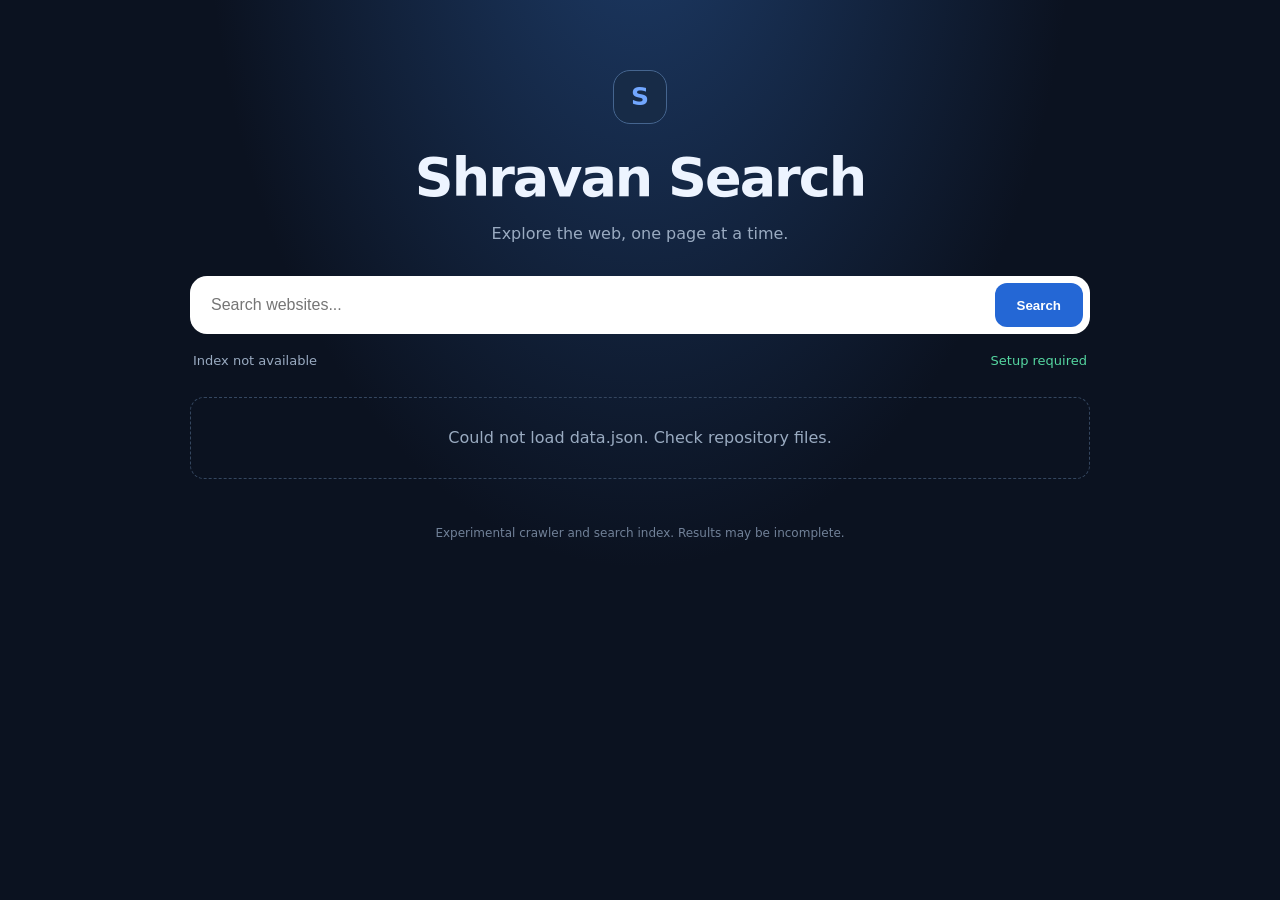
==== index.html @ f8184505 "Add Shravan Search prototype interface" ====
<!doctype html>
<html lang="en"><head><meta charset="utf-8"><meta name="viewport" content="width=device-width,initial-scale=1"><title>Shravan Search</title>
<style>
:root{color-scheme:dark;--bg:#0b1220;--line:#26364d;--muted:#9aabc1;--text:#edf4ff;--blue:#72a7ff;--green:#55d6a0}*{box-sizing:border-box}body{margin:0;background:radial-gradient(ellipse at 50% -15%,#1d3b67 0,transparent 48%),var(--bg);color:var(--text);font:16px/1.55 system-ui,sans-serif;min-height:100vh}.wrap{width:min(900px,calc(100% - 32px));margin:0 auto;padding:70px 0 48px}.brand{text-align:center;margin-bottom:30px}.mark{display:inline-grid;place-items:center;width:54px;height:54px;border:1px solid #45658f;border-radius:17px;background:#172b47;color:var(--blue);font-size:25px;font-weight:800}.brand h1{font-size:clamp(34px,7vw,54px);letter-spacing:-2px;margin:12px 0 2px}.brand p{color:var(--muted);margin:0}.searchbox{display:flex;gap:10px;background:#fff;border-radius:17px;padding:7px}.searchbox input{flex:1;min-width:0;border:0;outline:0;padding:13px 14px;font-size:16px;color:#142033;background:transparent}.searchbox button{border:0;border-radius:12px;background:#2467d5;color:white;padding:0 22px;font-weight:700;cursor:pointer}.meta{display:flex;justify-content:space-between;gap:12px;flex-wrap:wrap;color:var(--muted);font-size:13px;margin:17px 3px 25px}.status{color:var(--green)}#results{display:grid;gap:13px}.result{border:1px solid var(--line);background:#101b2c;border-radius:14px;padding:17px 18px}.result h2{font-size:19px;margin:0 0 5px}.result h2 a{color:#8db8ff;text-decoration:none}.url{color:#71d5a8;font-size:13px;overflow-wrap:anywhere}.desc{color:#c1ccdb;margin:7px 0 0;font-size:14px}.empty{border:1px dashed #34465f;border-radius:14px;padding:28px;text-align:center;color:var(--muted)}.foot{text-align:center;color:#718198;font-size:12px;margin-top:45px}@media(max-width:520px){.wrap{padding-top:42px}.searchbox button{padding:0 14px}.result{padding:14px}}
</style></head><body><main class="wrap"><header class="brand"><div class="mark">S</div><h1>Shravan Search</h1><p>Explore the web, one page at a time.</p></header>
<form class="searchbox" id="searchForm"><input id="query" type="search" placeholder="Search websites..." autocomplete="off" aria-label="Search websites"><button type="submit">Search</button></form>
<div class="meta"><span id="count">Loading index…</span><span class="status" id="state">Prototype · 100-page limit</span></div><section id="results" aria-live="polite"><div class="empty">Loading search index…</div></section><footer class="foot">Experimental crawler and search index. Results may be incomplete.</footer></main>
<script>
(()=>{const form=document.getElementById('searchForm'),input=document.getElementById('query'),results=document.getElementById('results'),count=document.getElementById('count'),state=document.getElementById('state');let pages=[];
const words=s=>(s||'').toLowerCase().normalize('NFKD').replace(/[^a-z0-9\\s]/g,' ').split(/\\s+/).filter(Boolean);
function render(query=''){const terms=words(query);const ranked=pages.map(p=>{const title=words(p.title),desc=words(p.description),url=words(p.url);let score=0;for(const t of terms){if(title.includes(t))score+=5;if(desc.includes(t))score+=2;if(url.includes(t))score+=1;}return{p,score};}).filter(x=>!terms.length||x.score>0).sort((a,b)=>b.score-a.score);count.textContent=terms.length?(ranked.length+' results · '+pages.length+' indexed pages'):(pages.length+' pages indexed');if(!ranked.length){results.innerHTML='<div class="empty">No matching pages found. Try different keywords, or run the crawler.</div>';return;}results.replaceChildren();ranked.slice(0,50).forEach(({p})=>{const article=document.createElement('article');article.className='result';const h=document.createElement('h2'),a=document.createElement('a');a.href=p.url;a.target='_blank';a.rel='noopener noreferrer';a.textContent=p.title||p.url;h.append(a);const link=document.createElement('div');link.className='url';link.textContent=p.url;const d=document.createElement('p');d.className='desc';d.textContent=p.description||'No description available.';article.append(h,link,d);results.append(article);});}
fetch('./data.json',{cache:'no-store'}).then(r=>{if(!r.ok)throw Error('Index unavailable');return r.json();}).then(data=>{pages=Array.isArray(data)?data:[];state.textContent='Index loaded';render(input.value);}).catch(()=>{count.textContent='Index not available';state.textContent='Setup required';results.innerHTML='<div class="empty">Could not load data.json. Check repository files.</div>';});
form.addEventListener('submit',e=>{e.preventDefault();render(input.value.trim());});input.addEventListener('input',()=>render(input.value.trim()));})();
</script></body></html>
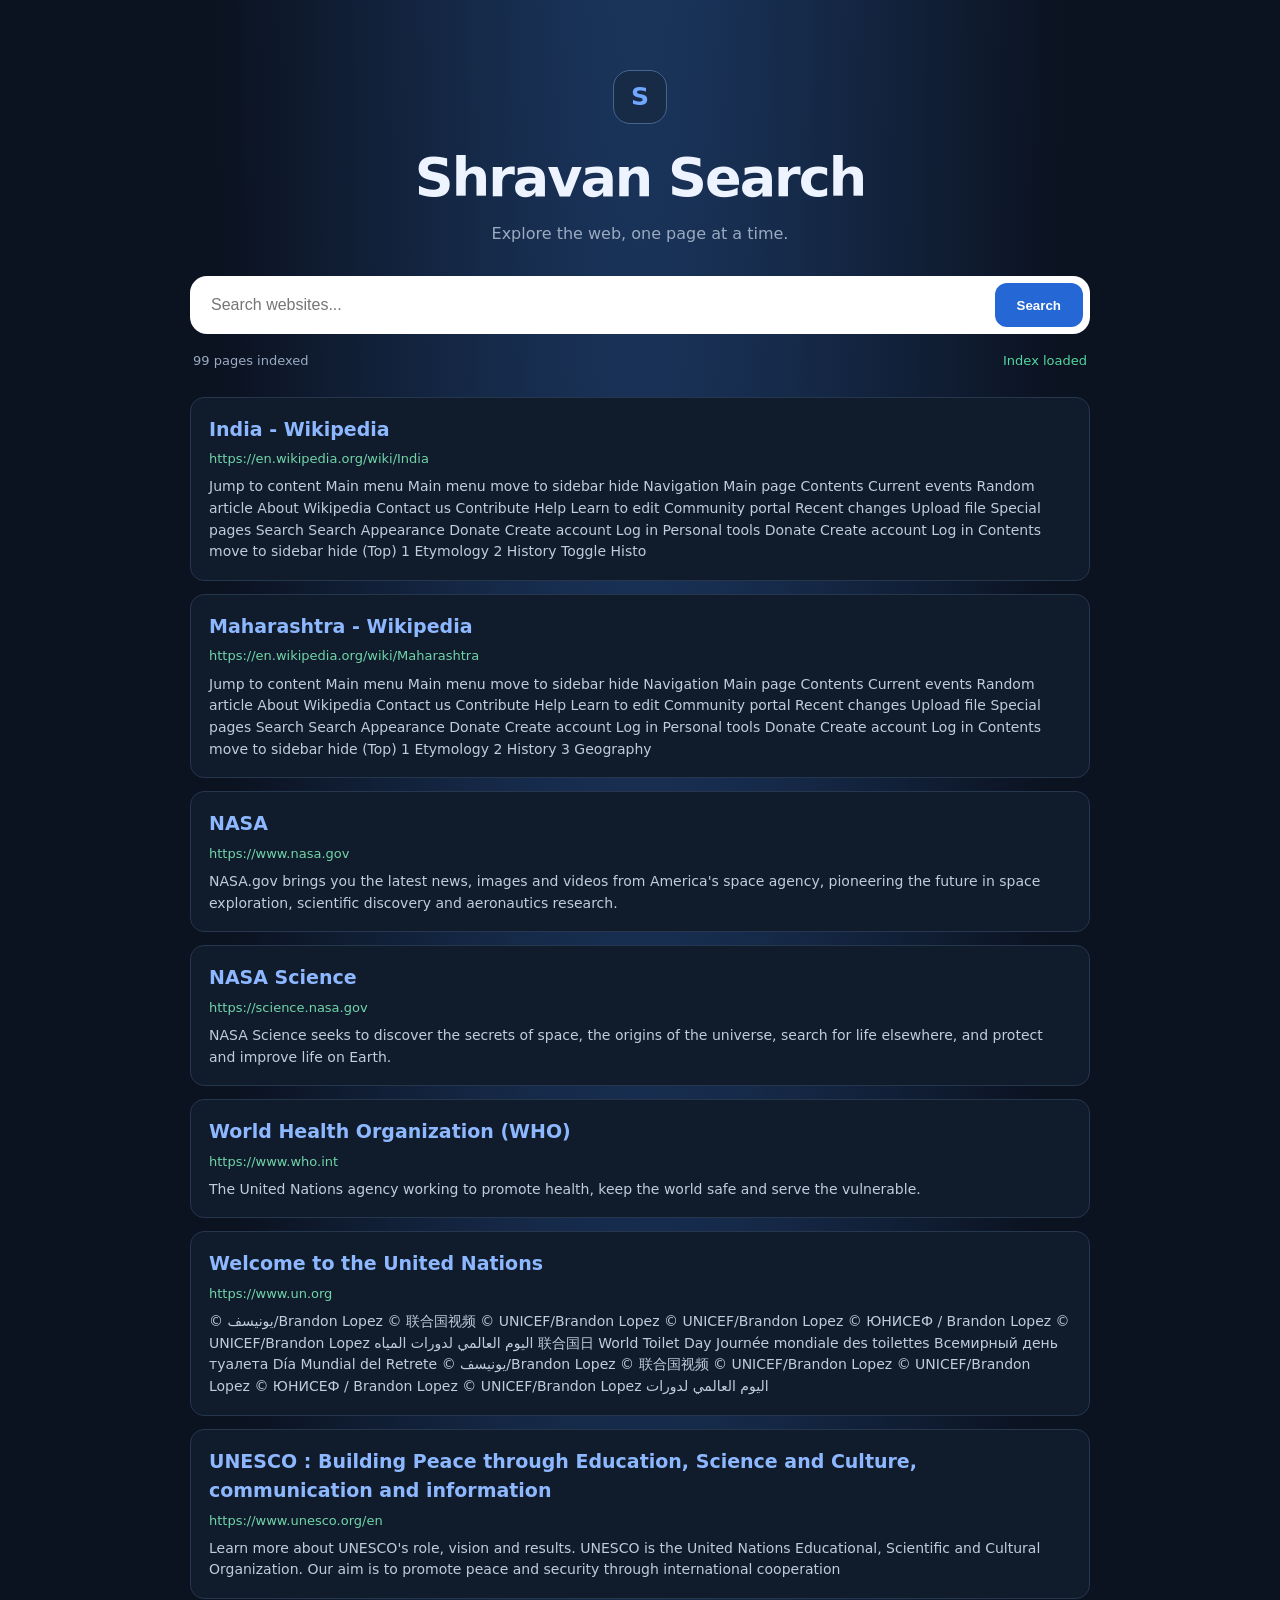
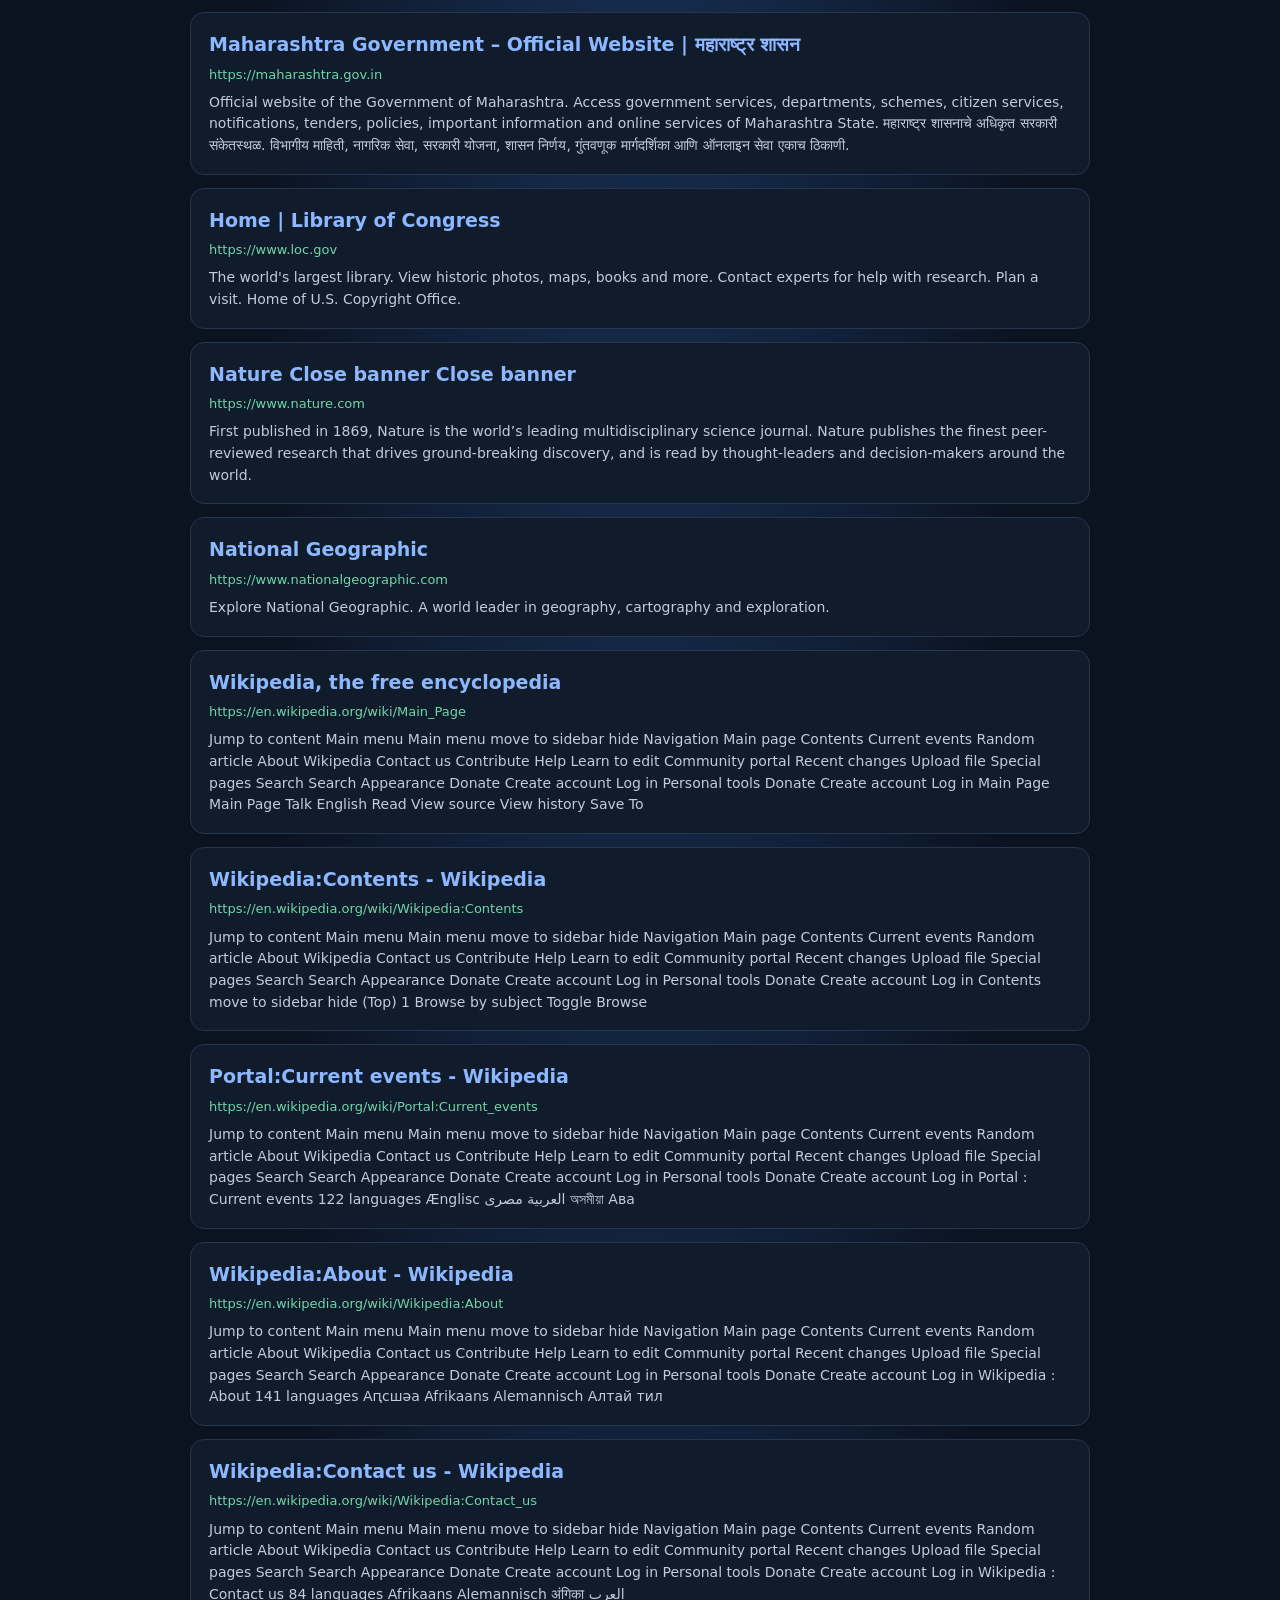
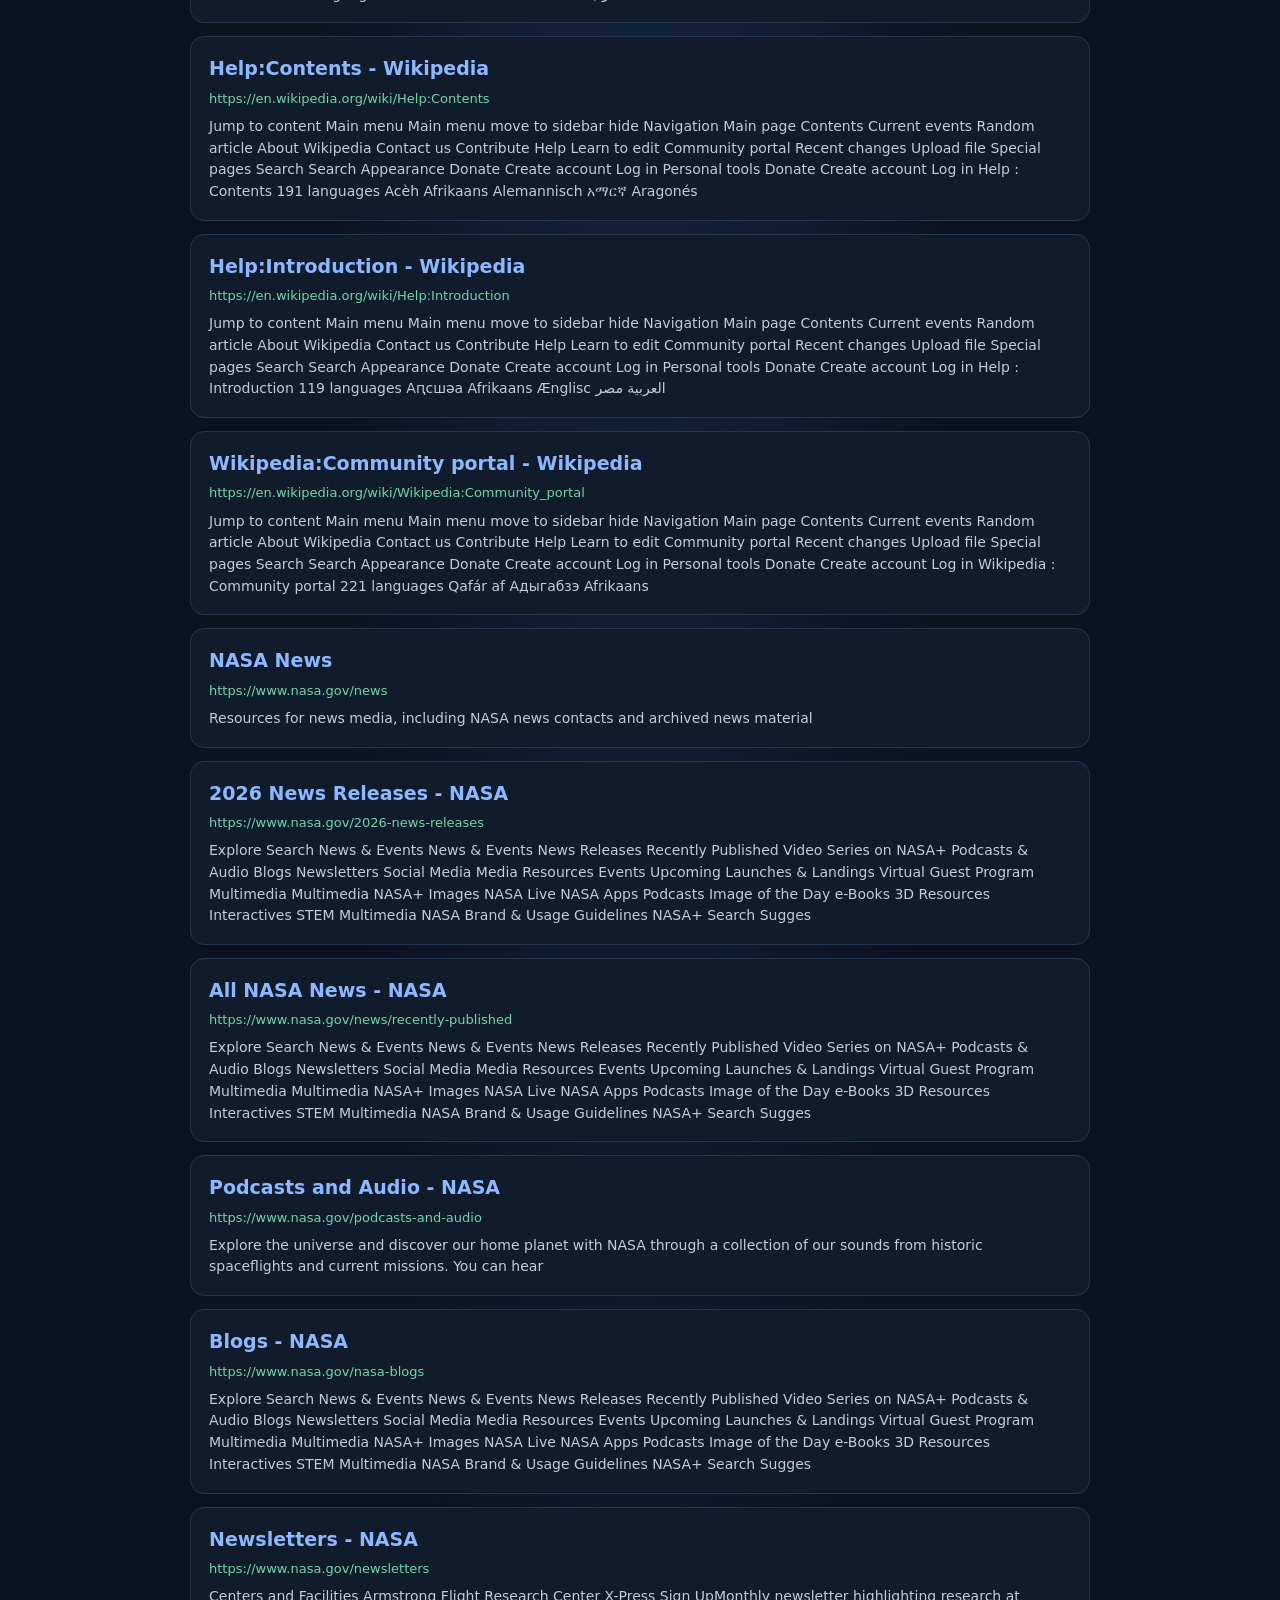
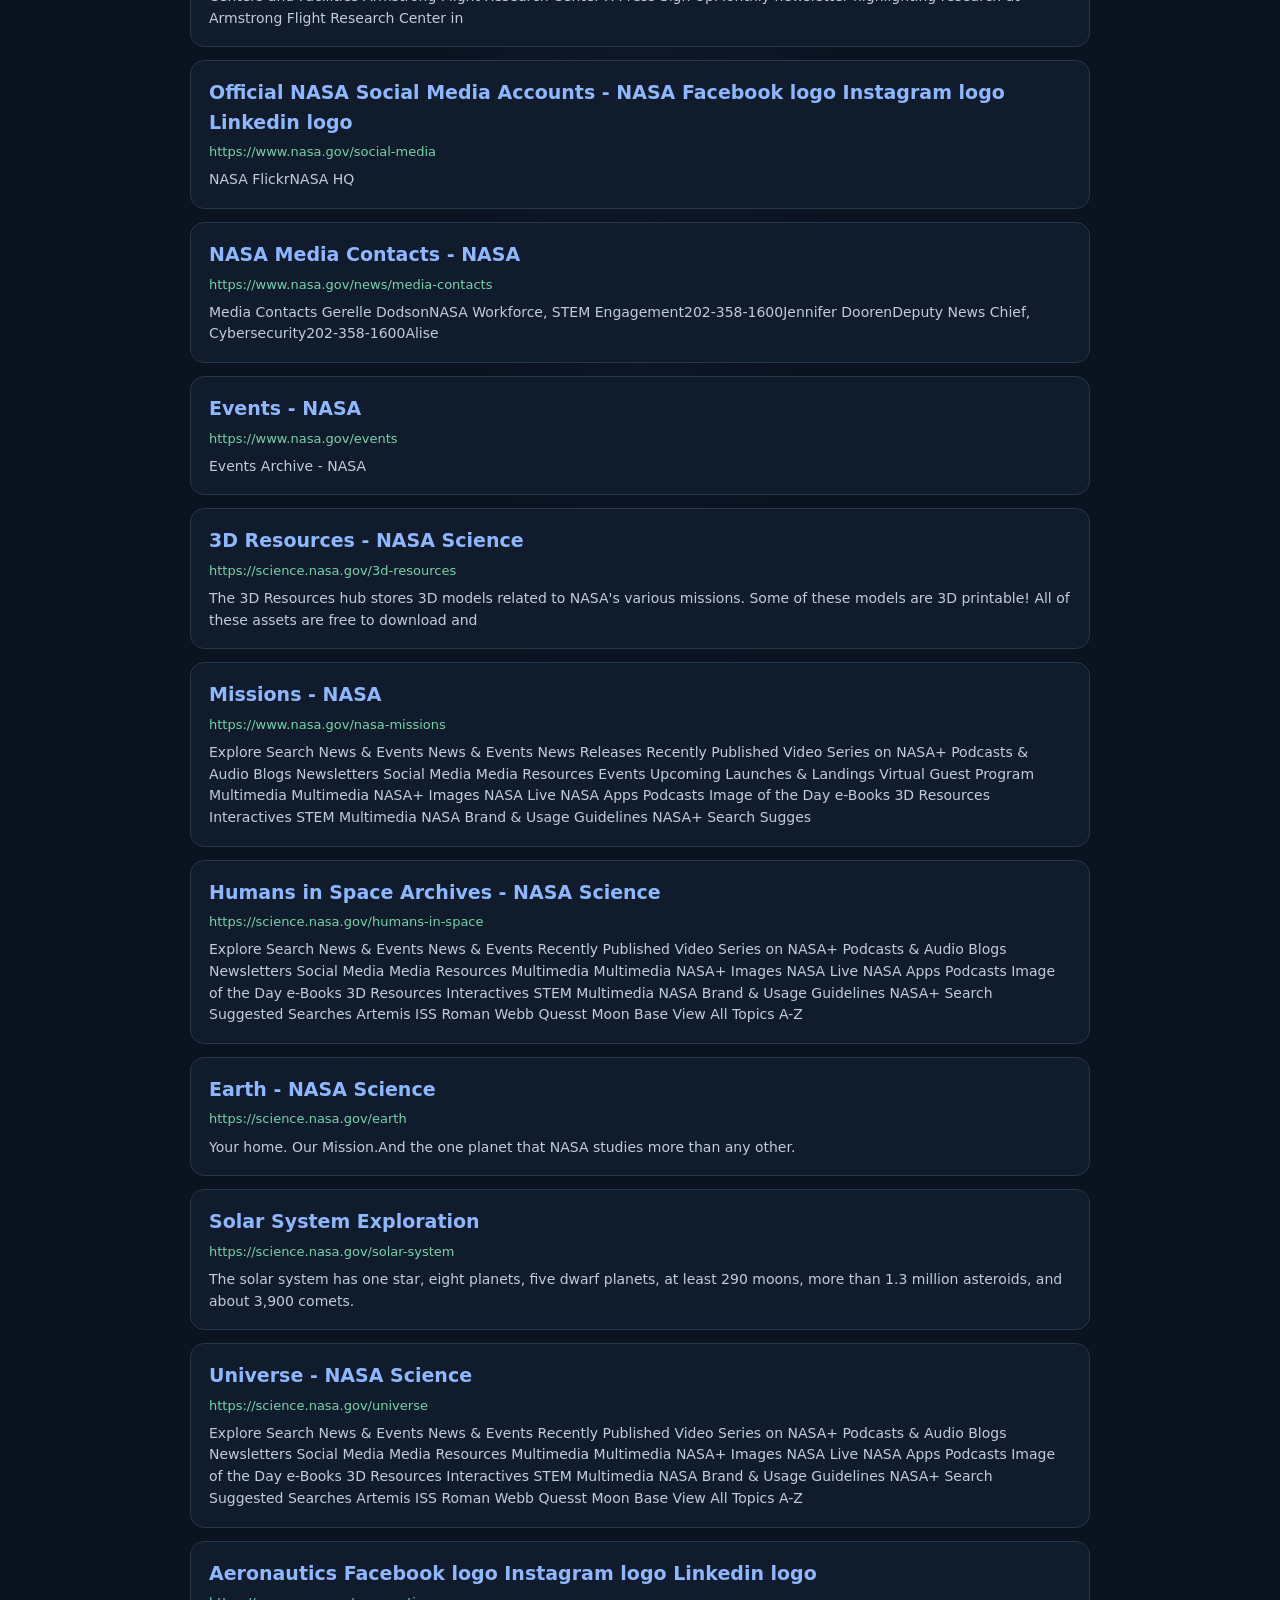
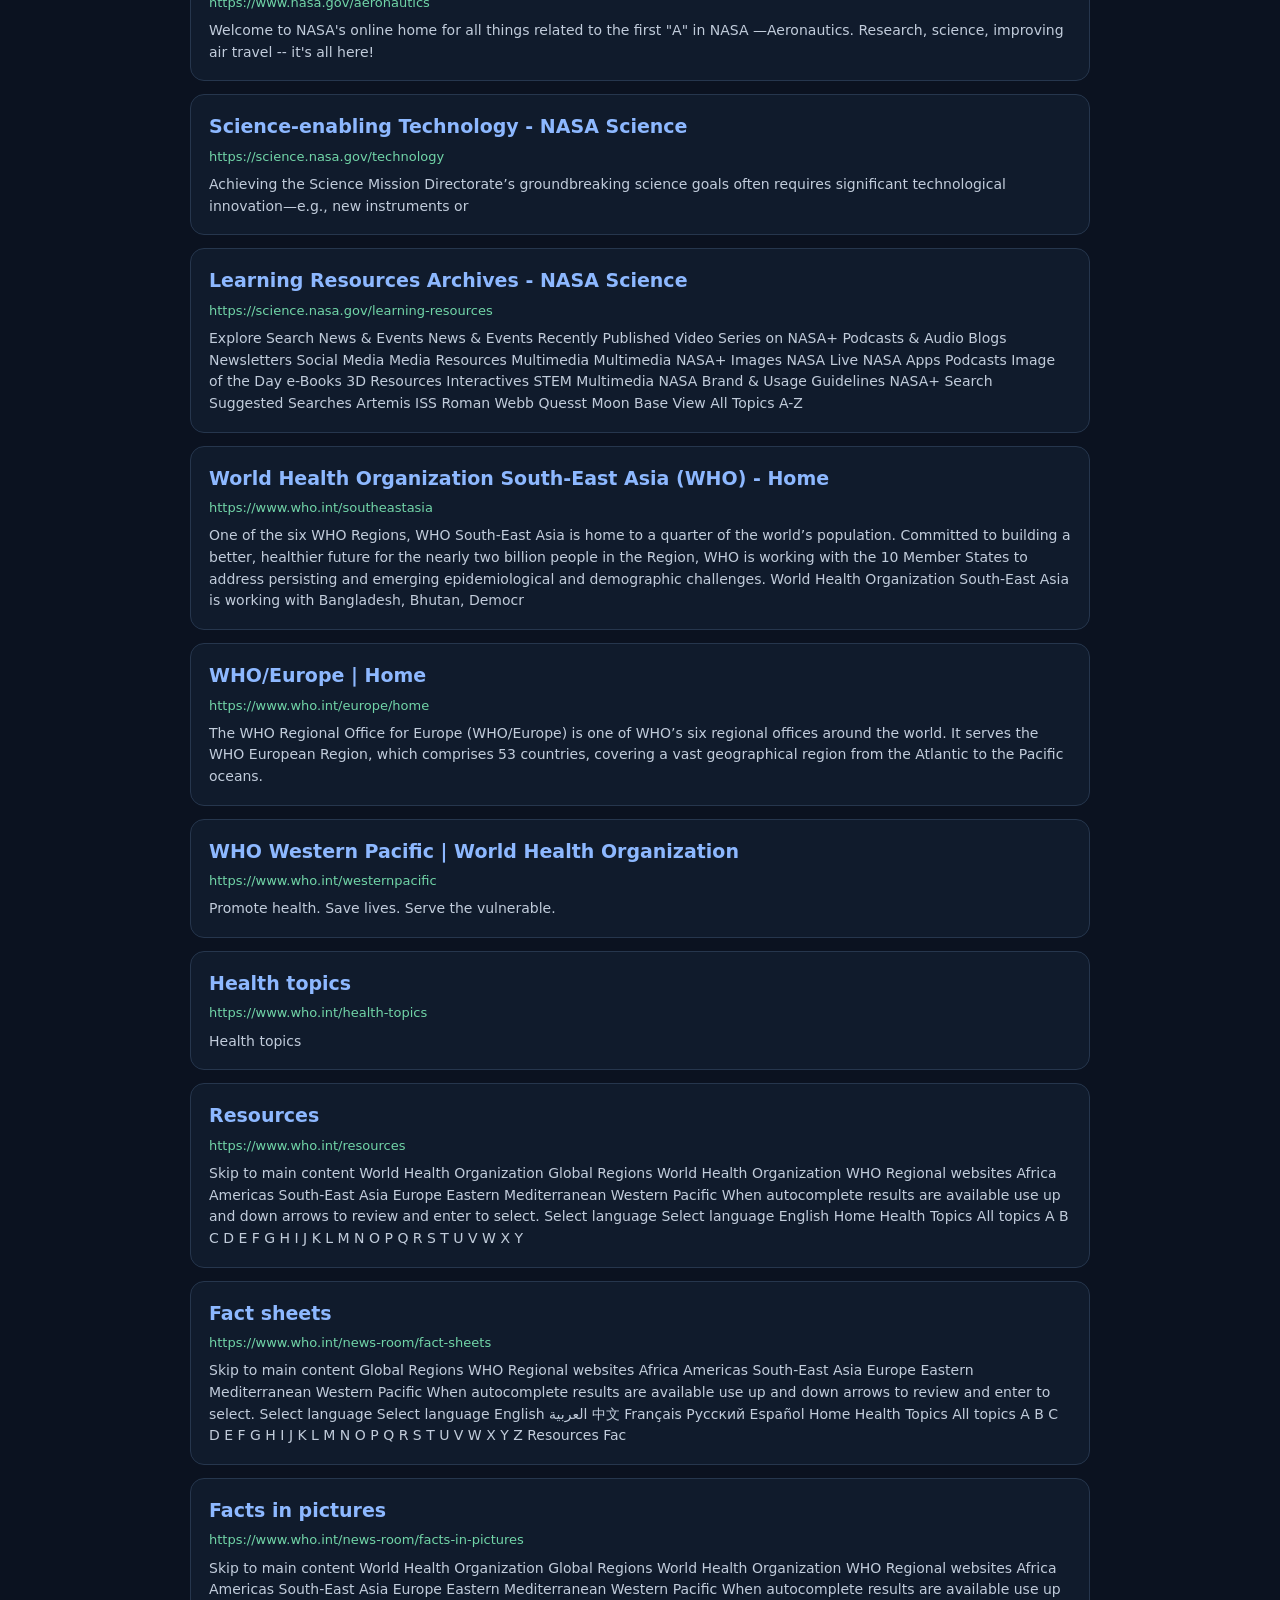
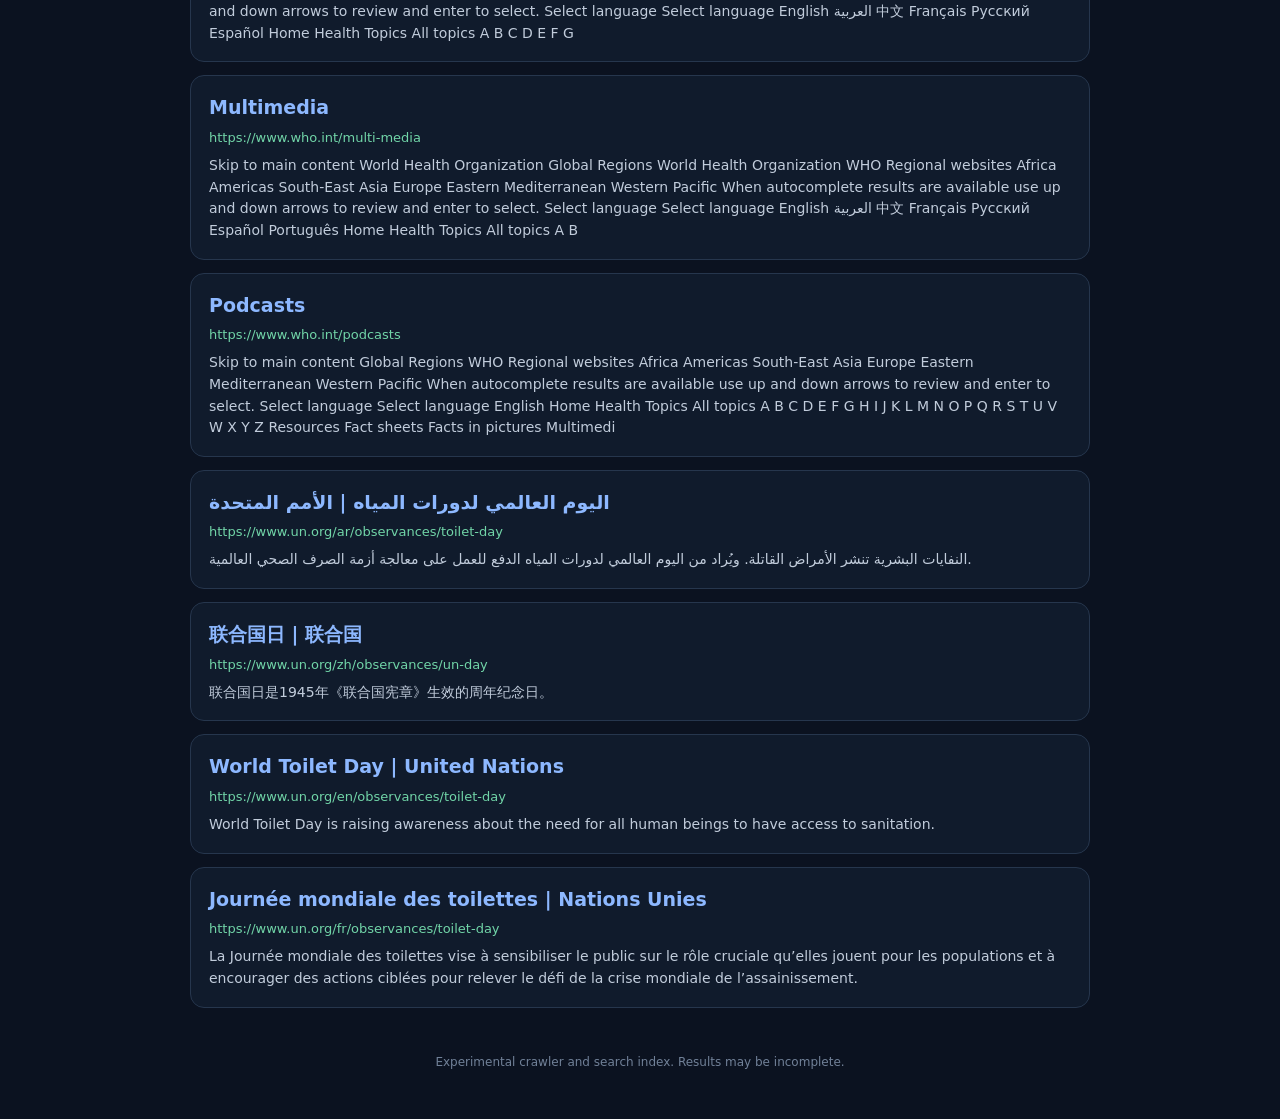
==== commit 9c7fe4bb: "Fix search keyword tokenization" ====
--- a/index.html
+++ b/index.html
@@ -7,7 +7,7 @@
 <div class="meta"><span id="count">Loading index…</span><span class="status" id="state">Prototype · 100-page limit</span></div><section id="results" aria-live="polite"><div class="empty">Loading search index…</div></section><footer class="foot">Experimental crawler and search index. Results may be incomplete.</footer></main>
 <script>
 (()=>{const form=document.getElementById('searchForm'),input=document.getElementById('query'),results=document.getElementById('results'),count=document.getElementById('count'),state=document.getElementById('state');let pages=[];
-const words=s=>(s||'').toLowerCase().normalize('NFKD').replace(/[^a-z0-9\\s]/g,' ').split(/\\s+/).filter(Boolean);
+const words=s=>(s||'').toLowerCase().normalize('NFKD').replace(/[^a-z0-9\s]/g,' ').split(/\s+/).filter(Boolean);
 function render(query=''){const terms=words(query);const ranked=pages.map(p=>{const title=words(p.title),desc=words(p.description),url=words(p.url);let score=0;for(const t of terms){if(title.includes(t))score+=5;if(desc.includes(t))score+=2;if(url.includes(t))score+=1;}return{p,score};}).filter(x=>!terms.length||x.score>0).sort((a,b)=>b.score-a.score);count.textContent=terms.length?(ranked.length+' results · '+pages.length+' indexed pages'):(pages.length+' pages indexed');if(!ranked.length){results.innerHTML='<div class="empty">No matching pages found. Try different keywords, or run the crawler.</div>';return;}results.replaceChildren();ranked.slice(0,50).forEach(({p})=>{const article=document.createElement('article');article.className='result';const h=document.createElement('h2'),a=document.createElement('a');a.href=p.url;a.target='_blank';a.rel='noopener noreferrer';a.textContent=p.title||p.url;h.append(a);const link=document.createElement('div');link.className='url';link.textContent=p.url;const d=document.createElement('p');d.className='desc';d.textContent=p.description||'No description available.';article.append(h,link,d);results.append(article);});}
 fetch('./data.json',{cache:'no-store'}).then(r=>{if(!r.ok)throw Error('Index unavailable');return r.json();}).then(data=>{pages=Array.isArray(data)?data:[];state.textContent='Index loaded';render(input.value);}).catch(()=>{count.textContent='Index not available';state.textContent='Setup required';results.innerHTML='<div class="empty">Could not load data.json. Check repository files.</div>';});
 form.addEventListener('submit',e=>{e.preventDefault();render(input.value.trim());});input.addEventListener('input',()=>render(input.value.trim()));})();
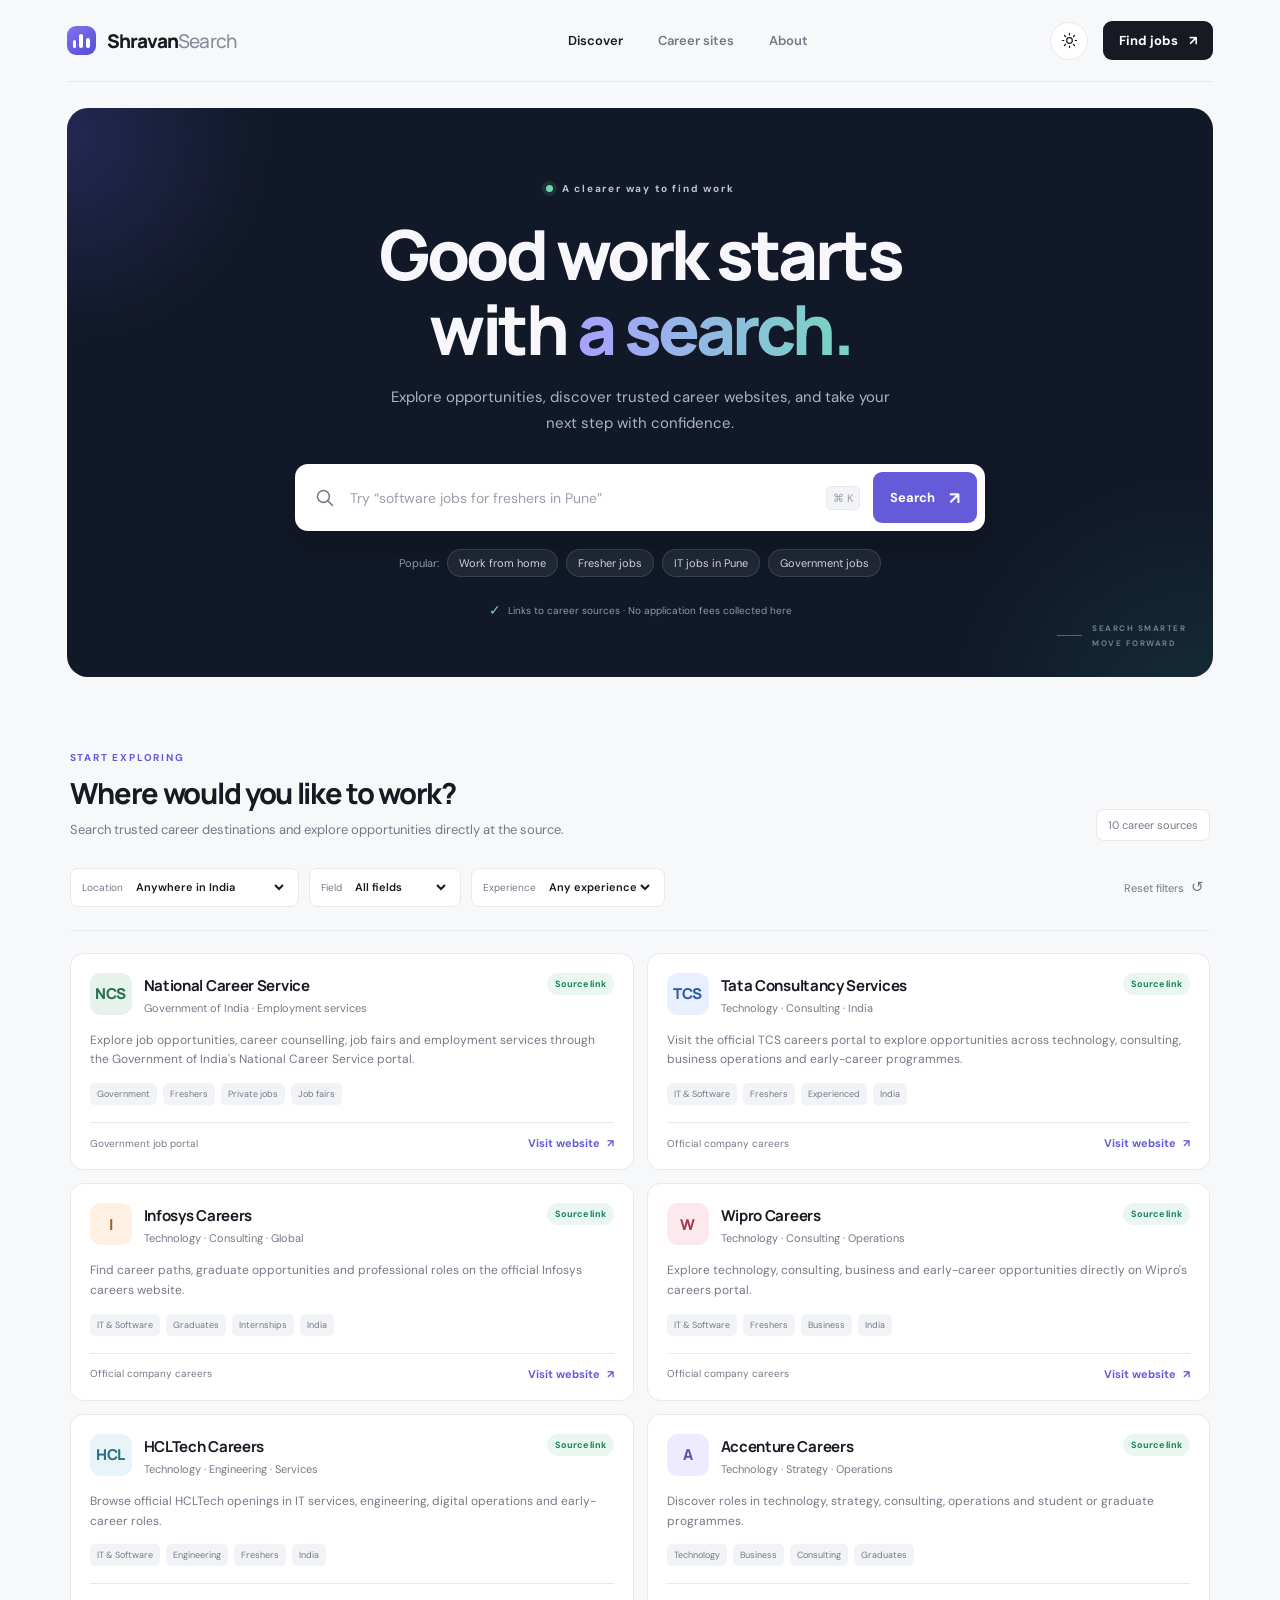
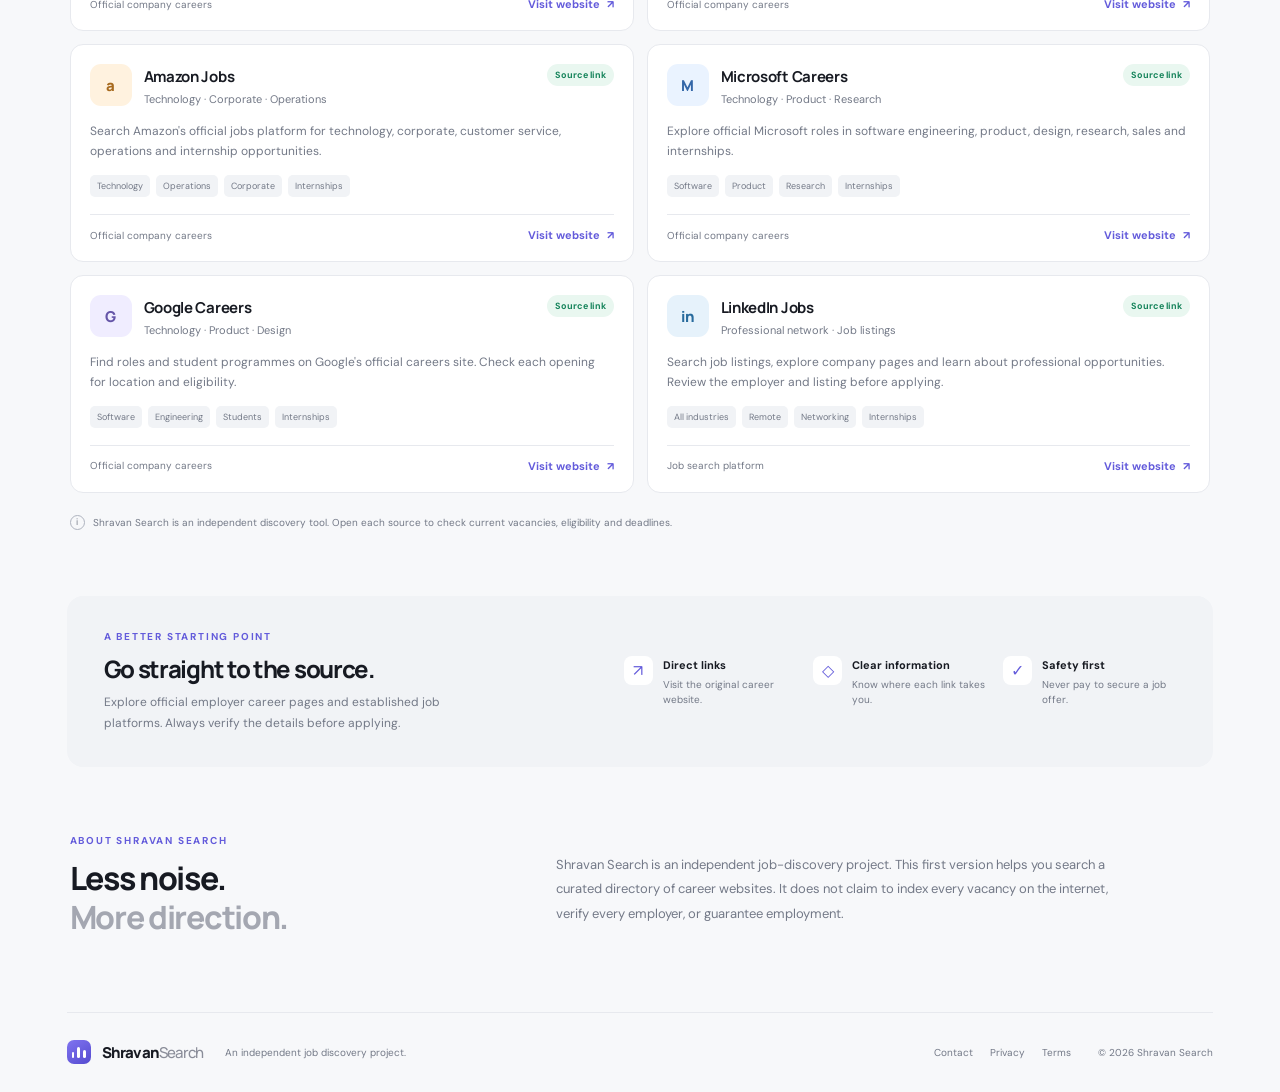
==== commit 3534c64e: "Build frontend-only Shravan Search job discovery site" ====
--- a/index.html
+++ b/index.html
@@ -1,14 +1,14 @@
 <!doctype html>
-<html lang="en"><head><meta charset="utf-8"><meta name="viewport" content="width=device-width,initial-scale=1"><title>Shravan Search</title>
-<style>
-:root{color-scheme:dark;--bg:#0b1220;--line:#26364d;--muted:#9aabc1;--text:#edf4ff;--blue:#72a7ff;--green:#55d6a0}*{box-sizing:border-box}body{margin:0;background:radial-gradient(ellipse at 50% -15%,#1d3b67 0,transparent 48%),var(--bg);color:var(--text);font:16px/1.55 system-ui,sans-serif;min-height:100vh}.wrap{width:min(900px,calc(100% - 32px));margin:0 auto;padding:70px 0 48px}.brand{text-align:center;margin-bottom:30px}.mark{display:inline-grid;place-items:center;width:54px;height:54px;border:1px solid #45658f;border-radius:17px;background:#172b47;color:var(--blue);font-size:25px;font-weight:800}.brand h1{font-size:clamp(34px,7vw,54px);letter-spacing:-2px;margin:12px 0 2px}.brand p{color:var(--muted);margin:0}.searchbox{display:flex;gap:10px;background:#fff;border-radius:17px;padding:7px}.searchbox input{flex:1;min-width:0;border:0;outline:0;padding:13px 14px;font-size:16px;color:#142033;background:transparent}.searchbox button{border:0;border-radius:12px;background:#2467d5;color:white;padding:0 22px;font-weight:700;cursor:pointer}.meta{display:flex;justify-content:space-between;gap:12px;flex-wrap:wrap;color:var(--muted);font-size:13px;margin:17px 3px 25px}.status{color:var(--green)}#results{display:grid;gap:13px}.result{border:1px solid var(--line);background:#101b2c;border-radius:14px;padding:17px 18px}.result h2{font-size:19px;margin:0 0 5px}.result h2 a{color:#8db8ff;text-decoration:none}.url{color:#71d5a8;font-size:13px;overflow-wrap:anywhere}.desc{color:#c1ccdb;margin:7px 0 0;font-size:14px}.empty{border:1px dashed #34465f;border-radius:14px;padding:28px;text-align:center;color:var(--muted)}.foot{text-align:center;color:#718198;font-size:12px;margin-top:45px}@media(max-width:520px){.wrap{padding-top:42px}.searchbox button{padding:0 14px}.result{padding:14px}}
-</style></head><body><main class="wrap"><header class="brand"><div class="mark">S</div><h1>Shravan Search</h1><p>Explore the web, one page at a time.</p></header>
-<form class="searchbox" id="searchForm"><input id="query" type="search" placeholder="Search websites..." autocomplete="off" aria-label="Search websites"><button type="submit">Search</button></form>
-<div class="meta"><span id="count">Loading index…</span><span class="status" id="state">Prototype · 100-page limit</span></div><section id="results" aria-live="polite"><div class="empty">Loading search index…</div></section><footer class="foot">Experimental crawler and search index. Results may be incomplete.</footer></main>
-<script>
-(()=>{const form=document.getElementById('searchForm'),input=document.getElementById('query'),results=document.getElementById('results'),count=document.getElementById('count'),state=document.getElementById('state');let pages=[];
-const words=s=>(s||'').toLowerCase().normalize('NFKD').replace(/[^a-z0-9\s]/g,' ').split(/\s+/).filter(Boolean);
-function render(query=''){const terms=words(query);const ranked=pages.map(p=>{const title=words(p.title),desc=words(p.description),url=words(p.url);let score=0;for(const t of terms){if(title.includes(t))score+=5;if(desc.includes(t))score+=2;if(url.includes(t))score+=1;}return{p,score};}).filter(x=>!terms.length||x.score>0).sort((a,b)=>b.score-a.score);count.textContent=terms.length?(ranked.length+' results · '+pages.length+' indexed pages'):(pages.length+' pages indexed');if(!ranked.length){results.innerHTML='<div class="empty">No matching pages found. Try different keywords, or run the crawler.</div>';return;}results.replaceChildren();ranked.slice(0,50).forEach(({p})=>{const article=document.createElement('article');article.className='result';const h=document.createElement('h2'),a=document.createElement('a');a.href=p.url;a.target='_blank';a.rel='noopener noreferrer';a.textContent=p.title||p.url;h.append(a);const link=document.createElement('div');link.className='url';link.textContent=p.url;const d=document.createElement('p');d.className='desc';d.textContent=p.description||'No description available.';article.append(h,link,d);results.append(article);});}
-fetch('./data.json',{cache:'no-store'}).then(r=>{if(!r.ok)throw Error('Index unavailable');return r.json();}).then(data=>{pages=Array.isArray(data)?data:[];state.textContent='Index loaded';render(input.value);}).catch(()=>{count.textContent='Index not available';state.textContent='Setup required';results.innerHTML='<div class="empty">Could not load data.json. Check repository files.</div>';});
-form.addEventListener('submit',e=>{e.preventDefault();render(input.value.trim());});input.addEventListener('input',()=>render(input.value.trim()));})();
-</script></body></html>+<html lang="en"><head><meta charset="utf-8"><meta name="viewport" content="width=device-width, initial-scale=1"><meta name="theme-color" content="#f7f8fa"><meta name="description" content="Shravan Search helps you discover jobs and explore trusted career websites across India."><title>Shravan Search — Find your next opportunity</title><link rel="preconnect" href="https://fonts.googleapis.com"><link rel="preconnect" href="https://fonts.gstatic.com" crossorigin><link href="https://fonts.googleapis.com/css2?family=DM+Sans:wght@400;500;600;700&family=Manrope:wght@400;500;600;700;800&display=swap" rel="stylesheet"><link rel="stylesheet" href="styles.css"><script src="app.js" defer></script></head>
+<body><div class="app-shell">
+<header class="topbar"><a class="brand" href="./"><span class="brand-mark"><span></span><span></span><span></span></span><span>Shravan<span class="brand-light">Search</span></span></a><nav class="top-nav"><a class="nav-link active" href="#discover">Discover</a><a class="nav-link" href="#sources">Career sites</a><a class="nav-link" href="#about">About</a></nav><div class="top-actions"><button class="icon-button" id="themeToggle" aria-label="Switch colour theme"><svg class="sun-icon" viewBox="0 0 24 24"><circle cx="12" cy="12" r="4"></circle><path d="M12 2v2m0 16v2M4.93 4.93l1.42 1.42m11.3 11.3 1.42 1.42M2 12h2m16 0h2M4.93 19.07l1.42-1.42m11.3-11.3 1.42-1.42"></path></svg><svg class="moon-icon" viewBox="0 0 24 24"><path d="M20.4 15.3A8.5 8.5 0 0 1 8.7 3.6 8.5 8.5 0 1 0 20.4 15.3Z"></path></svg></button><a class="top-cta" href="#discover">Find jobs <span>↗</span></a></div></header>
+<main>
+<section class="hero" id="discover"><div class="hero-orb orb-one"></div><div class="hero-orb orb-two"></div><div class="hero-content"><div class="eyebrow"><span class="eyebrow-dot"></span>A clearer way to find work</div><h1>Good work starts<br>with <span class="gradient-text">a search.</span></h1><p class="hero-copy">Explore opportunities, discover trusted career websites, and take your next step with confidence.</p>
+<div class="search-wrap" id="searchWrap"><div class="search-box"><svg class="search-icon" viewBox="0 0 24 24"><circle cx="10.8" cy="10.8" r="6.8"></circle><path d="m16 16 5 5"></path></svg><input id="searchInput" type="search" autocomplete="off" placeholder="Try “software jobs for freshers in Pune”" aria-label="Search jobs and career websites"><kbd class="shortcut">⌘ K</kbd><button id="searchButton" class="search-submit"><span>Search</span><span class="submit-arrow">↗</span></button></div><div class="suggestion-panel" id="suggestionPanel" hidden></div></div>
+<div class="popular-searches"><span>Popular:</span><button class="suggestion-chip" data-query="Work from home">Work from home</button><button class="suggestion-chip" data-query="Fresher jobs">Fresher jobs</button><button class="suggestion-chip" data-query="IT jobs in Pune">IT jobs in Pune</button><button class="suggestion-chip" data-query="Government jobs">Government jobs</button></div><div class="hero-note"><span class="shield">✓</span>Links to career sources · No application fees collected here</div></div><div class="hero-side-note"><span class="side-line"></span><span>SEARCH SMARTER<br>MOVE FORWARD</span></div></section>
+<section class="results-section" id="resultsSection"><div class="section-heading"><div><div class="section-kicker" id="resultsKicker">START EXPLORING</div><h2 id="resultsTitle">Where would you like to work?</h2><p class="section-description" id="resultsDescription">Search trusted career destinations and explore opportunities directly at the source.</p></div><div class="result-count" id="resultCount">10 career sources</div></div>
+<div class="filter-row"><label class="filter-control"><span class="filter-label">Location</span><select id="locationFilter"><option value="any">Anywhere in India</option><option value="remote">Remote / Work from home</option><option value="maharashtra">Maharashtra</option><option value="pune">Pune</option><option value="mumbai">Mumbai</option><option value="bengaluru">Bengaluru</option><option value="india">Other India locations</option></select></label><label class="filter-control"><span class="filter-label">Field</span><select id="fieldFilter"><option value="any">All fields</option><option value="technology">Technology</option><option value="business">Business</option><option value="government">Government</option><option value="operations">Operations</option><option value="multiple">Multiple fields</option></select></label><label class="filter-control"><span class="filter-label">Experience</span><select id="experienceFilter"><option value="any">Any experience</option><option value="fresher">Freshers</option><option value="experienced">Experienced</option><option value="internship">Internships</option></select></label><button class="reset-filters" id="resetFilters">Reset filters <span>↺</span></button></div>
+<div class="active-search" id="activeSearch" hidden></div><div class="results-grid" id="resultsGrid" aria-live="polite"></div><div class="empty-state" id="emptyState" hidden><div class="empty-icon">⌕</div><h3>No matching career sources</h3><p>Try a broader keyword or reset your filters. You can also browse all career websites below.</p><button class="secondary-button" id="showAllButton">Show all sources</button></div><div class="results-footnote"><span class="info-dot">i</span>Shravan Search is an independent discovery tool. Open each source to check current vacancies, eligibility and deadlines.</div></section>
+<section class="trust-strip" id="sources"><div class="trust-intro"><span class="section-kicker">A BETTER STARTING POINT</span><h2>Go straight to the source.</h2><p>Explore official employer career pages and established job platforms. Always verify the details before applying.</p></div><div class="trust-points"><div class="trust-point"><span class="trust-icon">↗</span><div><strong>Direct links</strong><small>Visit the original career website.</small></div></div><div class="trust-point"><span class="trust-icon">◇</span><div><strong>Clear information</strong><small>Know where each link takes you.</small></div></div><div class="trust-point"><span class="trust-icon">✓</span><div><strong>Safety first</strong><small>Never pay to secure a job offer.</small></div></div></div></section>
+<section class="about-section" id="about"><div><span class="section-kicker">ABOUT SHRAVAN SEARCH</span><h2>Less noise.<br><span class="muted-heading">More direction.</span></h2></div><p>Shravan Search is an independent job-discovery project. This first version helps you search a curated directory of career websites. It does not claim to index every vacancy on the internet, verify every employer, or guarantee employment.</p></section>
+</main><footer class="footer"><a class="brand footer-brand" href="./"><span class="brand-mark"><span></span><span></span><span></span></span><span>Shravan<span class="brand-light">Search</span></span></a><span class="footer-copy">An independent job discovery project.</span><div class="footer-links"><a href="mailto:contact@shravan-search.example">Contact</a><a href="privacy.html">Privacy</a><a href="terms.html">Terms</a></div><span class="copyright">© <span id="year"></span> Shravan Search</span></footer></div><noscript><div class="noscript">Please enable JavaScript to use Shravan Search.</div></noscript></body></html>
--- a/styles.css
+++ b/styles.css
@@ -0,0 +1 @@
+:root{color-scheme:light;--bg:#f7f8fa;--surface:#fff;--surface-2:#f1f3f6;--text:#171a22;--muted:#737987;--line:#e7e9ee;--accent:#635bdb;--green:#16845b;--shadow:0 12px 36px rgba(29,34,54,.07)}*{box-sizing:border-box}html{scroll-behavior:smooth;scroll-padding-top:90px}body{margin:0;background:var(--bg);color:var(--text);font-family:"DM Sans",sans-serif;-webkit-font-smoothing:antialiased}a{color:inherit;text-decoration:none}button,input,select{font:inherit}.app-shell{max-width:1440px;margin:0 auto;padding:0 5.2%}.topbar{height:82px;display:flex;align-items:center;justify-content:space-between;border-bottom:1px solid var(--line)}.brand{display:inline-flex;align-items:center;gap:11px;font:800 19px Manrope,sans-serif;letter-spacing:-.8px}.brand-light{font-weight:500;color:#8a8d99}.brand-mark{width:29px;height:29px;border-radius:9px;background:linear-gradient(145deg,#8074f0,#554bd0);display:flex;align-items:flex-end;justify-content:center;gap:3px;padding:7px 6px}.brand-mark span{width:4px;border-radius:4px;background:#fff}.brand-mark span:nth-child(1){height:8px}.brand-mark span:nth-child(2){height:14px}.brand-mark span:nth-child(3){height:10px}.top-nav{display:flex;gap:35px;margin-left:90px}.nav-link{font-size:13px;color:var(--muted);font-weight:600}.nav-link:hover,.nav-link.active{color:var(--text)}.top-actions{display:flex;align-items:center;gap:15px}.icon-button{width:38px;height:38px;border:1px solid var(--line);background:var(--surface);border-radius:50%;display:grid;place-items:center;cursor:pointer;color:var(--text)}.icon-button svg{width:17px;fill:none;stroke:currentColor;stroke-width:1.7;stroke-linecap:round;stroke-linejoin:round}.moon-icon{display:none}.top-cta{font-size:13px;font-weight:700;background:var(--text);color:white;padding:11px 16px;border-radius:9px}.top-cta span{margin-left:8px}.hero{position:relative;overflow:hidden;margin:26px 0 0;min-height:510px;border-radius:21px;background:#111827;color:#f7f7fb;display:flex;align-items:center;justify-content:center;text-align:center;padding:68px 25px 58px}.hero-content{position:relative;z-index:2;width:min(760px,100%)}.hero-orb{position:absolute;border-radius:50%;pointer-events:none}.orb-one{width:420px;height:420px;left:-210px;top:-180px;background:radial-gradient(circle,rgba(105,92,230,.22),transparent 68%)}.orb-two{width:500px;height:500px;right:-230px;bottom:-290px;background:radial-gradient(circle,rgba(39,153,139,.16),transparent 68%)}.eyebrow,.section-kicker{font-size:10px;letter-spacing:1.8px;font-weight:700}.eyebrow{display:inline-flex;align-items:center;gap:9px;color:#c1c4d1;margin-bottom:22px}.eyebrow-dot{width:7px;height:7px;border-radius:50%;background:#70d6ae;box-shadow:0 0 0 4px rgba(112,214,174,.12)}h1,h2,h3,p{margin-top:0}h1{font:800 clamp(43px,6vw,69px)/1.08 Manrope,sans-serif;letter-spacing:-3.5px;margin:0}.gradient-text{background:linear-gradient(90deg,#aaa0ff,#76d6c2);-webkit-background-clip:text;background-clip:text;color:transparent}.hero-copy{color:#aeb3c2;font-size:15px;line-height:1.7;max-width:520px;margin:19px auto 28px}.search-wrap{position:relative;max-width:690px;margin:0 auto}.search-box{height:67px;border-radius:13px;background:#fff;display:flex;align-items:center;padding:7px 8px 7px 19px;box-shadow:0 13px 35px rgba(0,0,0,.18);gap:13px}.search-icon{width:21px;flex:none;fill:none;stroke:#767b89;stroke-width:1.8;stroke-linecap:round}.search-box input{min-width:0;flex:1;border:0;outline:0;color:#1b1d26;font-size:14px;background:transparent}.search-box input::placeholder{color:#9a9eaa}.shortcut{font:11px "DM Sans";color:#9b9eaa;background:#f3f4f7;border:1px solid #e9eaf0;padding:4px 6px;border-radius:5px}.search-submit{height:51px;border:0;border-radius:9px;background:#655bd8;color:white;padding:0 17px;font-weight:700;font-size:13px;cursor:pointer;display:flex;align-items:center;gap:14px}.search-submit:hover{background:#776de7}.submit-arrow{font-size:17px}.suggestion-panel{position:absolute;top:74px;left:0;right:0;background:var(--surface);border:1px solid var(--line);border-radius:12px;box-shadow:var(--shadow);z-index:10;padding:7px;text-align:left}.suggestion-option{width:100%;display:flex;align-items:center;gap:11px;padding:11px 12px;border:0;background:transparent;border-radius:8px;color:var(--text);text-align:left;cursor:pointer;font-size:13px}.suggestion-option:hover{background:var(--surface-2)}.suggestion-option span:first-child{color:var(--muted);font-size:17px}.popular-searches{display:flex;justify-content:center;align-items:center;gap:8px;flex-wrap:wrap;margin-top:18px;color:#969cac;font-size:11px}.suggestion-chip{background:rgba(255,255,255,.07);border:1px solid rgba(255,255,255,.12);color:#d4d7e0;border-radius:20px;padding:6px 11px;font-size:11px;cursor:pointer}.suggestion-chip:hover{background:rgba(255,255,255,.15)}.hero-note{display:flex;justify-content:center;align-items:center;gap:7px;margin-top:24px;color:#9299aa;font-size:10px}.shield{color:#79d8b0;font-size:14px}.hero-side-note{position:absolute;right:27px;bottom:27px;display:flex;align-items:center;gap:10px;text-align:left;color:#747e92;font-size:8px;letter-spacing:1.5px;line-height:1.8;font-weight:700}.side-line{height:1px;width:25px;background:#596278}.results-section{padding:74px 3px 66px}.section-heading{display:flex;align-items:flex-end;justify-content:space-between;gap:20px;margin-bottom:27px}.section-kicker{color:var(--accent);display:block;margin-bottom:12px}.section-heading h2,.trust-intro h2,.about-section h2{font:750 29px/1.2 Manrope,sans-serif;letter-spacing:-1.3px;margin:0 0 9px}.section-description{color:var(--muted);font-size:13px;margin:0;line-height:1.6}.result-count{font-size:11px;color:var(--muted);background:var(--surface);border:1px solid var(--line);padding:8px 11px;border-radius:8px;white-space:nowrap}.filter-row{display:flex;align-items:center;gap:10px;flex-wrap:wrap;padding-bottom:23px;border-bottom:1px solid var(--line)}.filter-control{display:flex;align-items:center;gap:9px;background:var(--surface);border:1px solid var(--line);padding:0 11px;border-radius:8px;height:39px}.filter-label{font-size:10px;color:var(--muted)}.filter-control select{border:0;outline:0;background:transparent;color:var(--text);font-size:11px;font-weight:600;max-width:155px;cursor:pointer}.reset-filters{margin-left:auto;border:0;background:transparent;color:var(--muted);font-size:11px;cursor:pointer}.reset-filters span{font-size:15px;margin-left:4px}.active-search{margin:18px 0 0;color:var(--muted);font-size:12px}.active-search strong{color:var(--text)}.results-grid{display:grid;grid-template-columns:repeat(2,minmax(0,1fr));gap:13px;margin-top:22px}.source-card{background:var(--surface);border:1px solid var(--line);border-radius:13px;padding:19px;min-width:0;transition:transform .2s,border-color .2s,box-shadow .2s;display:flex;flex-direction:column}.source-card:hover{transform:translateY(-2px);border-color:#d5d2f6;box-shadow:var(--shadow)}.card-top{display:flex;align-items:flex-start;gap:12px}.source-logo{width:42px;height:42px;border-radius:11px;display:grid;place-items:center;font:800 15px Manrope,sans-serif;letter-spacing:-.5px;flex:none;background:var(--logo-bg,#eeedff);color:var(--logo-color,#5c53c8)}.card-heading{flex:1;min-width:0}.card-heading h3{font:700 15px Manrope,sans-serif;letter-spacing:-.3px;margin:2px 0 5px}.card-subtitle{font-size:11px;color:var(--muted)}.source-badge{font-size:9px;font-weight:700;color:#16845b;background:#e9f7f0;border-radius:20px;padding:5px 8px;white-space:nowrap}.card-description{font-size:12px;color:var(--muted);line-height:1.65;margin:16px 0 13px;min-height:39px}.tag-list{display:flex;flex-wrap:wrap;gap:6px;margin-bottom:17px}.tag{font-size:9px;color:var(--muted);background:var(--surface-2);border-radius:5px;padding:5px 7px}.card-bottom{display:flex;align-items:center;justify-content:space-between;gap:10px;margin-top:auto;padding-top:13px;border-top:1px solid var(--line)}.source-type{font-size:10px;color:var(--muted)}.source-link{font-size:11px;font-weight:700;color:var(--accent);display:inline-flex;align-items:center;gap:7px}.source-link:hover{text-decoration:underline}.empty-state{text-align:center;padding:55px 20px}.empty-icon{font-size:34px;color:var(--accent);margin-bottom:12px}.empty-state h3{font:700 18px Manrope;margin-bottom:7px}.empty-state p{font-size:12px;color:var(--muted);max-width:380px;margin:0 auto 18px;line-height:1.6}.secondary-button{border:1px solid var(--line);background:var(--surface);color:var(--text);border-radius:8px;padding:10px 15px;font-size:12px;font-weight:700;cursor:pointer}.results-footnote{font-size:10px;color:var(--muted);display:flex;align-items:center;gap:8px;margin-top:22px}.info-dot{width:15px;height:15px;display:grid;place-items:center;border:1px solid #aeb3bf;border-radius:50%;font-size:9px}.trust-strip{background:var(--surface-2);border-radius:16px;padding:34px 37px;display:grid;grid-template-columns:1fr 1.15fr;gap:40px;align-items:center}.trust-intro h2{font-size:24px}.trust-intro p{color:var(--muted);font-size:12px;line-height:1.7;max-width:380px;margin:0}.trust-points{display:grid;grid-template-columns:repeat(3,1fr);gap:16px}.trust-point{display:flex;align-items:flex-start;gap:10px}.trust-icon{width:29px;height:29px;border-radius:8px;background:var(--surface);color:var(--accent);display:grid;place-items:center;font-size:16px;flex:none}.trust-point strong{display:block;font-size:11px;margin:2px 0 5px}.trust-point small{font-size:10px;color:var(--muted);line-height:1.5;display:block}.about-section{padding:67px 3px;display:grid;grid-template-columns:.8fr 1.2fr;gap:50px;align-items:center}.about-section h2{font-size:32px}.muted-heading{color:#a4a7b1}.about-section>p{font-size:13px;line-height:1.9;color:var(--muted);max-width:570px;margin:0}.footer{border-top:1px solid var(--line);min-height:80px;display:flex;align-items:center;gap:22px;flex-wrap:wrap}.footer-brand{font-size:15px}.footer-brand .brand-mark{width:24px;height:24px;border-radius:7px;padding:6px 5px}.footer-brand .brand-mark span{width:3px}.footer-brand .brand-mark span:nth-child(1){height:6px}.footer-brand .brand-mark span:nth-child(2){height:11px}.footer-brand .brand-mark span:nth-child(3){height:8px}.footer-copy,.copyright{font-size:10px;color:var(--muted)}.footer-links{display:flex;gap:17px;margin-left:auto}.footer-links a{font-size:10px;color:var(--muted)}.copyright{margin-left:5px}.noscript{position:fixed;bottom:10px;left:10px;background:#fff;padding:12px;border:1px solid #ddd;color:#111;z-index:99}body.dark{color-scheme:dark;--bg:#101218;--surface:#191c25;--surface-2:#202430;--text:#eff0f5;--muted:#a1a6b5;--line:#2c303c;--accent:#a39af9;--shadow:0 12px 36px rgba(0,0,0,.2)}body.dark .icon-button{background:var(--surface)}body.dark .sun-icon{display:none}body.dark .moon-icon{display:block}body.dark .top-cta{background:#eeeef7;color:#151722}body.dark .source-badge{background:#173b30;color:#80d6b2}body.dark .source-card:hover{border-color:#514a8f}body.dark .trust-strip{background:var(--surface-2)}body.dark .trust-icon{background:var(--surface)}body.dark .tag{background:#292e3b}body.dark .filter-control,body.dark .result-count{background:var(--surface)}@media(max-width:850px){.app-shell{padding:0 3.5%}.top-nav{margin-left:0;gap:19px}.trust-strip{grid-template-columns:1fr;gap:25px}.about-section{gap:25px}.hero{min-height:490px}}@media(max-width:620px){.app-shell{padding:0 17px}.topbar{height:68px}.brand{font-size:17px}.top-nav{display:none}.top-actions{gap:9px}.top-cta{padding:10px 12px;font-size:11px}.hero{margin-top:15px;min-height:480px;padding:58px 16px 49px;border-radius:16px}h1{font-size:45px;letter-spacing:-2.5px}.hero-copy{font-size:13px;max-width:340px}.search-box{height:59px;padding-left:13px;gap:9px}.search-box input{font-size:12px}.shortcut{display:none}.search-submit{height:45px;padding:0 12px;font-size:11px}.popular-searches{gap:6px}.suggestion-chip{font-size:10px;padding:6px 9px}.hero-side-note{display:none}.results-section{padding:53px 1px 47px}.section-heading{align-items:flex-start;flex-direction:column;gap:12px}.section-heading h2{font-size:25px}.filter-row{gap:8px}.filter-control{flex:1;min-width:calc(50% - 5px);justify-content:space-between;padding:0 8px}.filter-control select{max-width:120px;font-size:10px}.reset-filters{margin-left:0;padding:8px 0}.results-grid{grid-template-columns:1fr;gap:10px}.source-card{padding:16px}.card-description{min-height:0}.trust-strip{padding:25px 20px}.trust-points{grid-template-columns:1fr;gap:15px}.about-section{padding:50px 1px;grid-template-columns:1fr;gap:12px}.about-section h2{font-size:29px}.footer{padding:19px 0;gap:12px}.footer-copy{width:calc(100% - 150px)}.footer-links{margin-left:0;order:3}.copyright{margin-left:auto;order:4}.result-count{align-self:flex-start}}@media(prefers-reduced-motion:reduce){*,*::before,*::after{scroll-behavior:auto!important;transition:none!important;animation:none!important}}
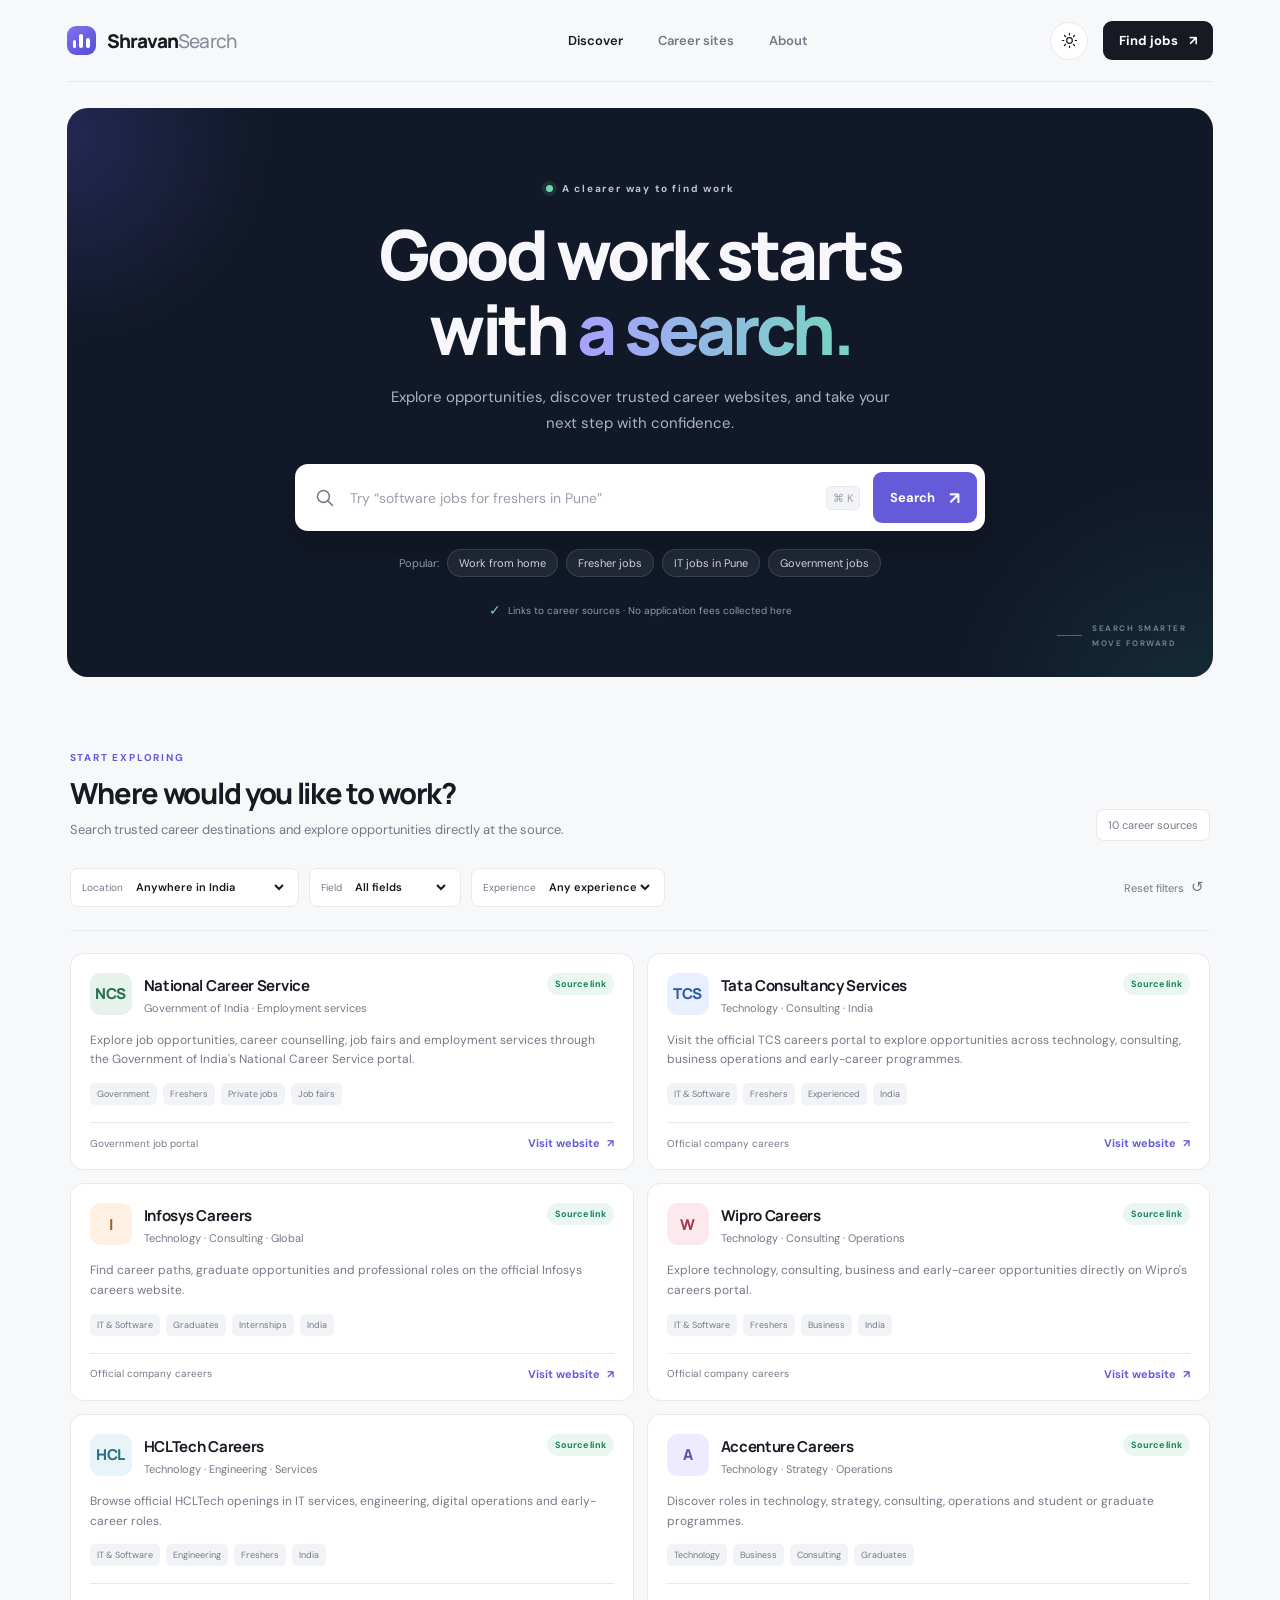
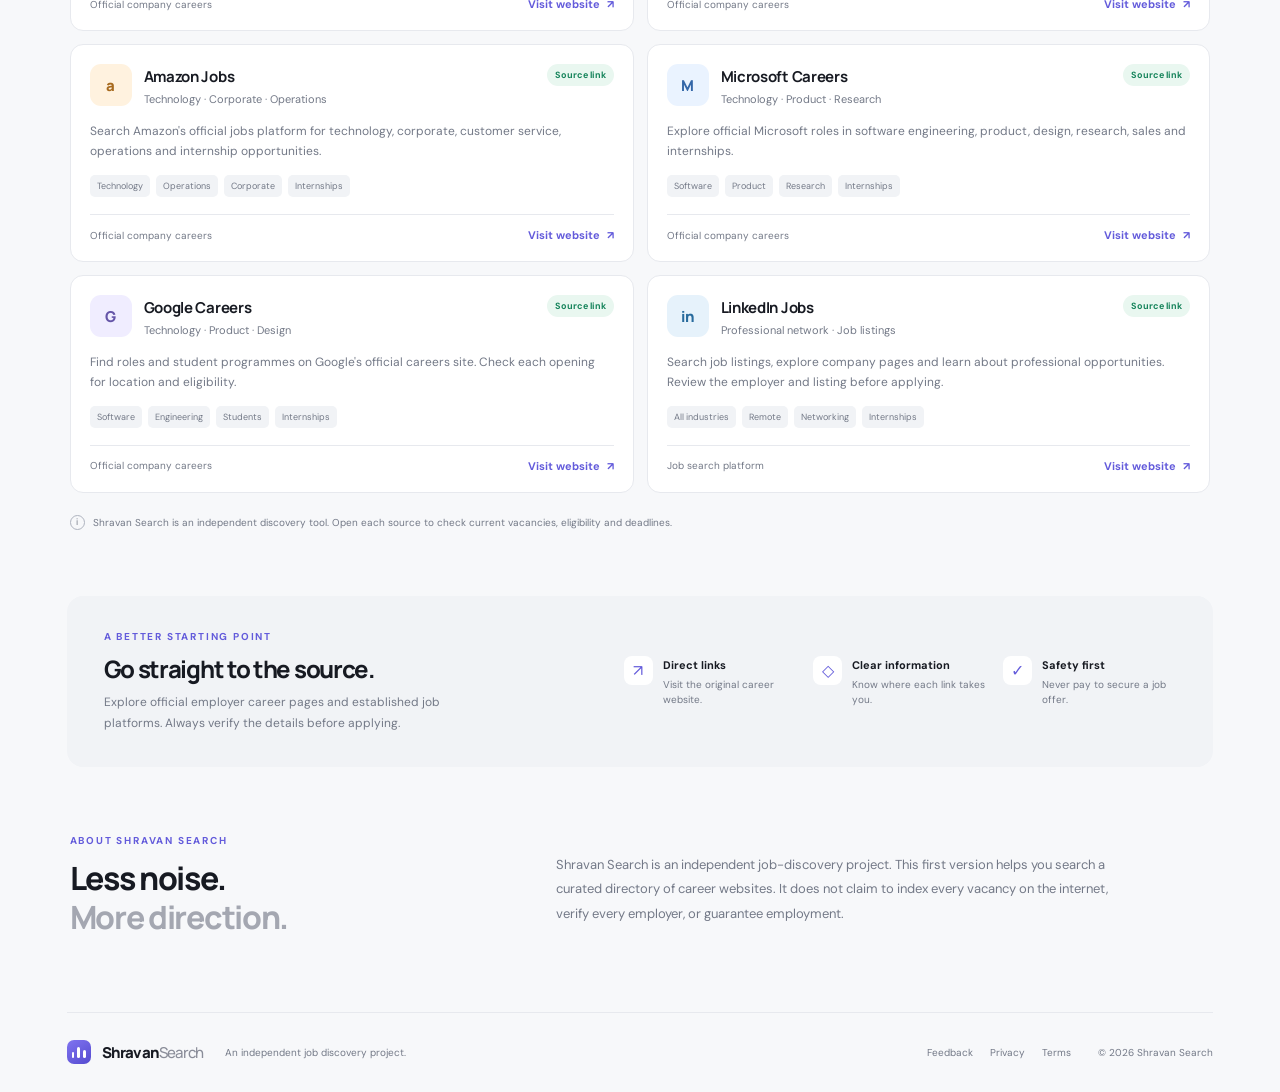
==== commit 3b88c89e: "Use repository feedback link" ====
--- a/index.html
+++ b/index.html
@@ -11,4 +11,4 @@
 <div class="active-search" id="activeSearch" hidden></div><div class="results-grid" id="resultsGrid" aria-live="polite"></div><div class="empty-state" id="emptyState" hidden><div class="empty-icon">⌕</div><h3>No matching career sources</h3><p>Try a broader keyword or reset your filters. You can also browse all career websites below.</p><button class="secondary-button" id="showAllButton">Show all sources</button></div><div class="results-footnote"><span class="info-dot">i</span>Shravan Search is an independent discovery tool. Open each source to check current vacancies, eligibility and deadlines.</div></section>
 <section class="trust-strip" id="sources"><div class="trust-intro"><span class="section-kicker">A BETTER STARTING POINT</span><h2>Go straight to the source.</h2><p>Explore official employer career pages and established job platforms. Always verify the details before applying.</p></div><div class="trust-points"><div class="trust-point"><span class="trust-icon">↗</span><div><strong>Direct links</strong><small>Visit the original career website.</small></div></div><div class="trust-point"><span class="trust-icon">◇</span><div><strong>Clear information</strong><small>Know where each link takes you.</small></div></div><div class="trust-point"><span class="trust-icon">✓</span><div><strong>Safety first</strong><small>Never pay to secure a job offer.</small></div></div></div></section>
 <section class="about-section" id="about"><div><span class="section-kicker">ABOUT SHRAVAN SEARCH</span><h2>Less noise.<br><span class="muted-heading">More direction.</span></h2></div><p>Shravan Search is an independent job-discovery project. This first version helps you search a curated directory of career websites. It does not claim to index every vacancy on the internet, verify every employer, or guarantee employment.</p></section>
-</main><footer class="footer"><a class="brand footer-brand" href="./"><span class="brand-mark"><span></span><span></span><span></span></span><span>Shravan<span class="brand-light">Search</span></span></a><span class="footer-copy">An independent job discovery project.</span><div class="footer-links"><a href="mailto:contact@shravan-search.example">Contact</a><a href="privacy.html">Privacy</a><a href="terms.html">Terms</a></div><span class="copyright">© <span id="year"></span> Shravan Search</span></footer></div><noscript><div class="noscript">Please enable JavaScript to use Shravan Search.</div></noscript></body></html>+</main><footer class="footer"><a class="brand footer-brand" href="./"><span class="brand-mark"><span></span><span></span><span></span></span><span>Shravan<span class="brand-light">Search</span></span></a><span class="footer-copy">An independent job discovery project.</span><div class="footer-links"><a href="https://github.com/shravan-info/shravan-search/issues" target="_blank" rel="noopener noreferrer">Feedback</a><a href="privacy.html">Privacy</a><a href="terms.html">Terms</a></div><span class="copyright">© <span id="year"></span> Shravan Search</span></footer></div><noscript><div class="noscript">Please enable JavaScript to use Shravan Search.</div></noscript></body></html>
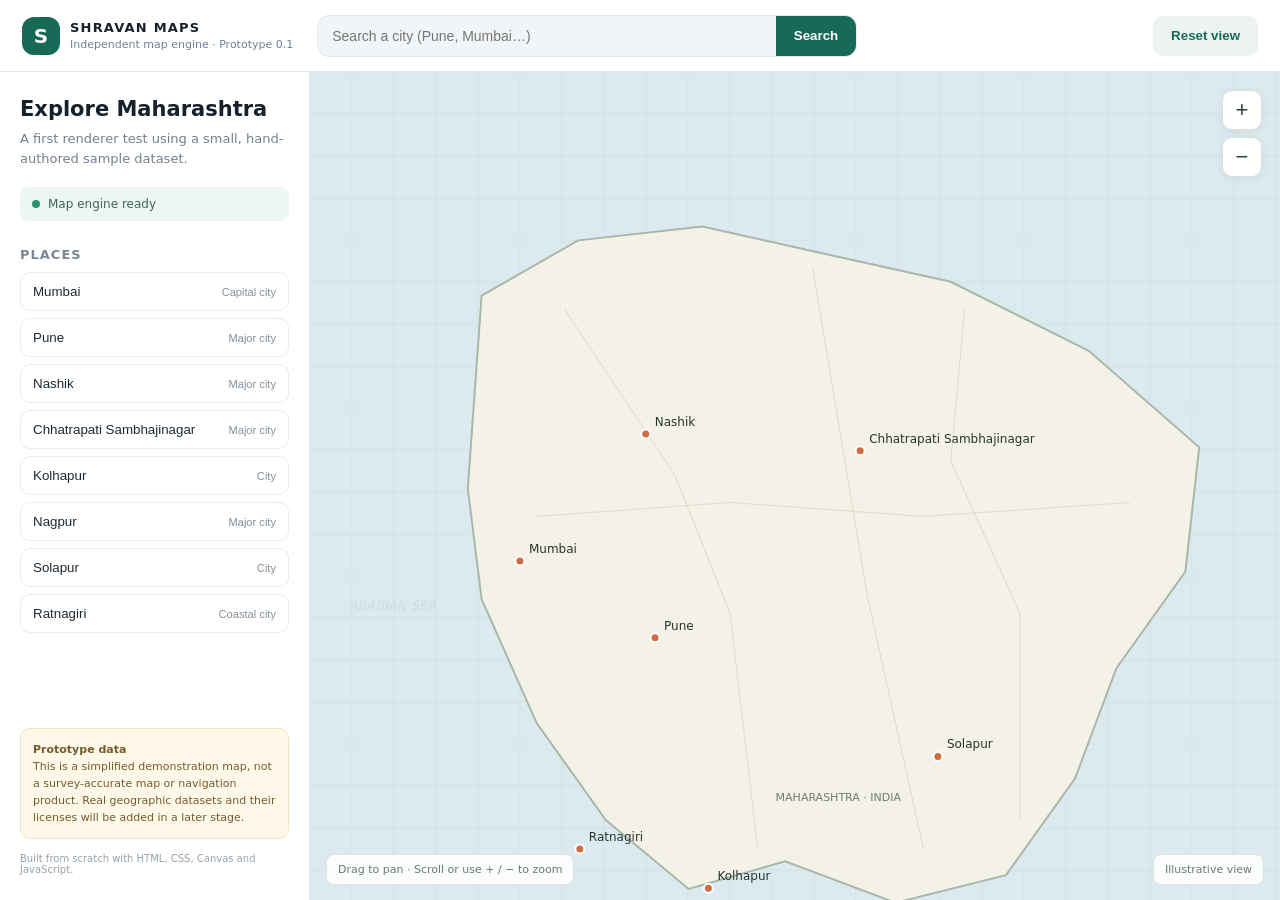
==== commit 60efd8a7: "Replace search prototype with Shravan Maps v0.1" ====
--- a/index.html
+++ b/index.html
@@ -1,14 +1,4 @@
 <!doctype html>
-<html lang="en"><head><meta charset="utf-8"><meta name="viewport" content="width=device-width, initial-scale=1"><meta name="theme-color" content="#f7f8fa"><meta name="description" content="Shravan Search helps you discover jobs and explore trusted career websites across India."><title>Shravan Search — Find your next opportunity</title><link rel="preconnect" href="https://fonts.googleapis.com"><link rel="preconnect" href="https://fonts.gstatic.com" crossorigin><link href="https://fonts.googleapis.com/css2?family=DM+Sans:wght@400;500;600;700&family=Manrope:wght@400;500;600;700;800&display=swap" rel="stylesheet"><link rel="stylesheet" href="styles.css"><script src="app.js" defer></script></head>
-<body><div class="app-shell">
-<header class="topbar"><a class="brand" href="./"><span class="brand-mark"><span></span><span></span><span></span></span><span>Shravan<span class="brand-light">Search</span></span></a><nav class="top-nav"><a class="nav-link active" href="#discover">Discover</a><a class="nav-link" href="#sources">Career sites</a><a class="nav-link" href="#about">About</a></nav><div class="top-actions"><button class="icon-button" id="themeToggle" aria-label="Switch colour theme"><svg class="sun-icon" viewBox="0 0 24 24"><circle cx="12" cy="12" r="4"></circle><path d="M12 2v2m0 16v2M4.93 4.93l1.42 1.42m11.3 11.3 1.42 1.42M2 12h2m16 0h2M4.93 19.07l1.42-1.42m11.3-11.3 1.42-1.42"></path></svg><svg class="moon-icon" viewBox="0 0 24 24"><path d="M20.4 15.3A8.5 8.5 0 0 1 8.7 3.6 8.5 8.5 0 1 0 20.4 15.3Z"></path></svg></button><a class="top-cta" href="#discover">Find jobs <span>↗</span></a></div></header>
-<main>
-<section class="hero" id="discover"><div class="hero-orb orb-one"></div><div class="hero-orb orb-two"></div><div class="hero-content"><div class="eyebrow"><span class="eyebrow-dot"></span>A clearer way to find work</div><h1>Good work starts<br>with <span class="gradient-text">a search.</span></h1><p class="hero-copy">Explore opportunities, discover trusted career websites, and take your next step with confidence.</p>
-<div class="search-wrap" id="searchWrap"><div class="search-box"><svg class="search-icon" viewBox="0 0 24 24"><circle cx="10.8" cy="10.8" r="6.8"></circle><path d="m16 16 5 5"></path></svg><input id="searchInput" type="search" autocomplete="off" placeholder="Try “software jobs for freshers in Pune”" aria-label="Search jobs and career websites"><kbd class="shortcut">⌘ K</kbd><button id="searchButton" class="search-submit"><span>Search</span><span class="submit-arrow">↗</span></button></div><div class="suggestion-panel" id="suggestionPanel" hidden></div></div>
-<div class="popular-searches"><span>Popular:</span><button class="suggestion-chip" data-query="Work from home">Work from home</button><button class="suggestion-chip" data-query="Fresher jobs">Fresher jobs</button><button class="suggestion-chip" data-query="IT jobs in Pune">IT jobs in Pune</button><button class="suggestion-chip" data-query="Government jobs">Government jobs</button></div><div class="hero-note"><span class="shield">✓</span>Links to career sources · No application fees collected here</div></div><div class="hero-side-note"><span class="side-line"></span><span>SEARCH SMARTER<br>MOVE FORWARD</span></div></section>
-<section class="results-section" id="resultsSection"><div class="section-heading"><div><div class="section-kicker" id="resultsKicker">START EXPLORING</div><h2 id="resultsTitle">Where would you like to work?</h2><p class="section-description" id="resultsDescription">Search trusted career destinations and explore opportunities directly at the source.</p></div><div class="result-count" id="resultCount">10 career sources</div></div>
-<div class="filter-row"><label class="filter-control"><span class="filter-label">Location</span><select id="locationFilter"><option value="any">Anywhere in India</option><option value="remote">Remote / Work from home</option><option value="maharashtra">Maharashtra</option><option value="pune">Pune</option><option value="mumbai">Mumbai</option><option value="bengaluru">Bengaluru</option><option value="india">Other India locations</option></select></label><label class="filter-control"><span class="filter-label">Field</span><select id="fieldFilter"><option value="any">All fields</option><option value="technology">Technology</option><option value="business">Business</option><option value="government">Government</option><option value="operations">Operations</option><option value="multiple">Multiple fields</option></select></label><label class="filter-control"><span class="filter-label">Experience</span><select id="experienceFilter"><option value="any">Any experience</option><option value="fresher">Freshers</option><option value="experienced">Experienced</option><option value="internship">Internships</option></select></label><button class="reset-filters" id="resetFilters">Reset filters <span>↺</span></button></div>
-<div class="active-search" id="activeSearch" hidden></div><div class="results-grid" id="resultsGrid" aria-live="polite"></div><div class="empty-state" id="emptyState" hidden><div class="empty-icon">⌕</div><h3>No matching career sources</h3><p>Try a broader keyword or reset your filters. You can also browse all career websites below.</p><button class="secondary-button" id="showAllButton">Show all sources</button></div><div class="results-footnote"><span class="info-dot">i</span>Shravan Search is an independent discovery tool. Open each source to check current vacancies, eligibility and deadlines.</div></section>
-<section class="trust-strip" id="sources"><div class="trust-intro"><span class="section-kicker">A BETTER STARTING POINT</span><h2>Go straight to the source.</h2><p>Explore official employer career pages and established job platforms. Always verify the details before applying.</p></div><div class="trust-points"><div class="trust-point"><span class="trust-icon">↗</span><div><strong>Direct links</strong><small>Visit the original career website.</small></div></div><div class="trust-point"><span class="trust-icon">◇</span><div><strong>Clear information</strong><small>Know where each link takes you.</small></div></div><div class="trust-point"><span class="trust-icon">✓</span><div><strong>Safety first</strong><small>Never pay to secure a job offer.</small></div></div></div></section>
-<section class="about-section" id="about"><div><span class="section-kicker">ABOUT SHRAVAN SEARCH</span><h2>Less noise.<br><span class="muted-heading">More direction.</span></h2></div><p>Shravan Search is an independent job-discovery project. This first version helps you search a curated directory of career websites. It does not claim to index every vacancy on the internet, verify every employer, or guarantee employment.</p></section>
-</main><footer class="footer"><a class="brand footer-brand" href="./"><span class="brand-mark"><span></span><span></span><span></span></span><span>Shravan<span class="brand-light">Search</span></span></a><span class="footer-copy">An independent job discovery project.</span><div class="footer-links"><a href="https://github.com/shravan-info/shravan-search/issues" target="_blank" rel="noopener noreferrer">Feedback</a><a href="privacy.html">Privacy</a><a href="terms.html">Terms</a></div><span class="copyright">© <span id="year"></span> Shravan Search</span></footer></div><noscript><div class="noscript">Please enable JavaScript to use Shravan Search.</div></noscript></body></html>+<html lang="en"><head><meta charset="utf-8"><meta name="viewport" content="width=device-width,initial-scale=1"><meta name="theme-color" content="#f7f8fa"><title>Shravan Maps</title><meta name="description" content="Shravan Maps — an independently built map engine prototype."><link rel="stylesheet" href="style.css"></head>
+<body><header class="topbar"><a class="brand" href="./"><span class="brand-mark">S</span><span><strong>SHRAVAN MAPS</strong><small>Independent map engine · Prototype 0.1</small></span></a><form id="searchForm" class="search"><input id="searchInput" type="search" placeholder="Search a city (Pune, Mumbai…)" autocomplete="off"><button type="submit">Search</button></form><button id="resetBtn" class="secondary">Reset view</button></header>
+<main><aside class="panel"><h1>Explore Maharashtra</h1><p class="muted">A first renderer test using a small, hand-authored sample dataset.</p><div class="status"><span class="dot"></span><span id="statusText">Map engine ready</span></div><h2>Places</h2><div id="placeList" class="place-list"></div><div class="notice"><strong>Prototype data</strong><br>This is a simplified demonstration map, not a survey-accurate map or navigation product. Real geographic datasets and their licenses will be added in a later stage.</div><footer>Built from scratch with HTML, CSS, Canvas and JavaScript.</footer></aside><section class="map-wrap" aria-label="Interactive map"><canvas id="mapCanvas"></canvas><div class="map-controls"><button id="zoomIn" aria-label="Zoom in">+</button><button id="zoomOut" aria-label="Zoom out">−</button></div><div class="map-hint">Drag to pan · Scroll or use + / − to zoom</div><div class="scale">Illustrative view</div></section></main><script src="js/map-engine.js"></script></body></html>
--- a/style.css
+++ b/style.css
@@ -0,0 +1 @@
+*{box-sizing:border-box}html,body{margin:0;height:100%;font-family:Inter,ui-sans-serif,system-ui,-apple-system,Segoe UI,Roboto,Arial;color:#17212b;background:#f7f8fa}.topbar{height:72px;background:#fff;border-bottom:1px solid #e4e8ed;display:flex;align-items:center;gap:24px;padding:0 22px;position:relative;z-index:2}.brand{display:flex;align-items:center;gap:10px;min-width:230px;text-decoration:none;color:inherit}.brand-mark{width:38px;height:38px;border-radius:12px;background:#176b56;color:#fff;display:grid;place-items:center;font-weight:800;font-size:20px}.brand strong{display:block;font-size:13px;letter-spacing:1.2px}.brand small{display:block;color:#718096;font-size:11px;margin-top:3px}.search{display:flex;max-width:540px;flex:1;background:#f2f5f7;border:1px solid #e1e7eb;border-radius:12px;overflow:hidden}.search input{border:0;background:transparent;padding:12px 14px;outline:none;min-width:0;flex:1;font-size:14px}.search button,.topbar>.secondary{border:0;padding:0 18px;background:#176b56;color:#fff;font-weight:650;cursor:pointer}.topbar>.secondary{height:40px;border-radius:10px;background:#edf3f1;color:#176b56;margin-left:auto}main{height:calc(100% - 72px);display:grid;grid-template-columns:310px 1fr}.panel{background:#fff;border-right:1px solid #e4e8ed;padding:25px 20px;display:flex;flex-direction:column;min-height:0}.panel h1{font-size:21px;margin:0 0 8px}.muted{font-size:13px;line-height:1.55;color:#73808c;margin:0 0 18px}.status{display:flex;align-items:center;gap:8px;font-size:12px;color:#3e6559;background:#edf6f2;padding:10px 12px;border-radius:9px}.dot{width:8px;height:8px;border-radius:50%;background:#27956e}.panel h2{font-size:13px;text-transform:uppercase;letter-spacing:1px;color:#7b8792;margin:26px 0 10px}.place-list{display:grid;gap:7px}.place{width:100%;text-align:left;border:1px solid #e8edf0;background:#fff;border-radius:10px;padding:11px 12px;cursor:pointer;display:flex;justify-content:space-between;align-items:center;color:#1c2933}.place:hover,.place.active{border-color:#8bb8aa;background:#f2f8f5}.place small{color:#84919b}.notice{font-size:11px;line-height:1.55;background:#fff8e9;border:1px solid #f2e4c3;color:#735b2c;padding:12px;border-radius:10px;margin-top:auto}.panel footer{font-size:10px;color:#98a2aa;margin-top:14px}.map-wrap{position:relative;overflow:hidden;background:#eaf0eb}canvas{display:block;width:100%;height:100%;cursor:grab}canvas.dragging{cursor:grabbing}.map-controls{position:absolute;right:18px;top:18px;display:grid;gap:7px}.map-controls button{width:40px;height:40px;border:1px solid #d9e0dc;background:#fff;border-radius:10px;font-size:22px;color:#30473f;box-shadow:0 2px 8px #20352a12;cursor:pointer}.map-hint,.scale{position:absolute;bottom:15px;background:#ffffffdf;border:1px solid #dce4df;border-radius:8px;padding:8px 11px;color:#6a7971;font-size:11px}.map-hint{left:16px}.scale{right:16px}@media(max-width:760px){.topbar{height:auto;min-height:68px;flex-wrap:wrap;padding:12px;gap:10px}.brand{min-width:0;flex:1}.search{order:3;flex-basis:100%;max-width:none}.topbar>.secondary{height:34px;padding:0 10px;margin-left:0}main{height:calc(100% - 116px);grid-template-columns:1fr}.panel{display:none}.map-hint{max-width:70%}}
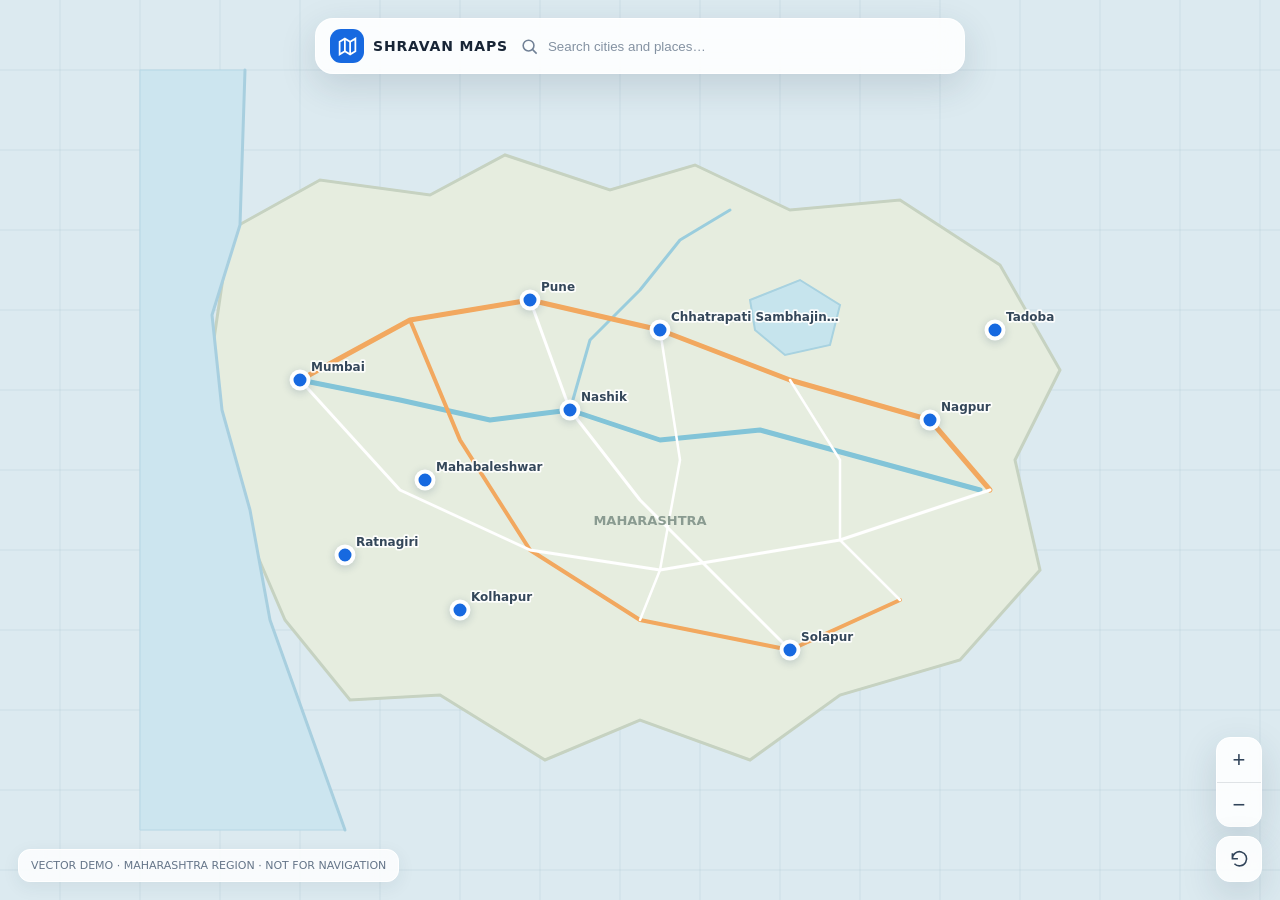
==== commit a83051bb: "Build standalone custom Canvas vector map engine" ====
--- a/index.html
+++ b/index.html
@@ -1,4 +1,102 @@
 <!doctype html>
-<html lang="en"><head><meta charset="utf-8"><meta name="viewport" content="width=device-width,initial-scale=1"><meta name="theme-color" content="#f7f8fa"><title>Shravan Maps</title><meta name="description" content="Shravan Maps — an independently built map engine prototype."><link rel="stylesheet" href="style.css"></head>
-<body><header class="topbar"><a class="brand" href="./"><span class="brand-mark">S</span><span><strong>SHRAVAN MAPS</strong><small>Independent map engine · Prototype 0.1</small></span></a><form id="searchForm" class="search"><input id="searchInput" type="search" placeholder="Search a city (Pune, Mumbai…)" autocomplete="off"><button type="submit">Search</button></form><button id="resetBtn" class="secondary">Reset view</button></header>
-<main><aside class="panel"><h1>Explore Maharashtra</h1><p class="muted">A first renderer test using a small, hand-authored sample dataset.</p><div class="status"><span class="dot"></span><span id="statusText">Map engine ready</span></div><h2>Places</h2><div id="placeList" class="place-list"></div><div class="notice"><strong>Prototype data</strong><br>This is a simplified demonstration map, not a survey-accurate map or navigation product. Real geographic datasets and their licenses will be added in a later stage.</div><footer>Built from scratch with HTML, CSS, Canvas and JavaScript.</footer></aside><section class="map-wrap" aria-label="Interactive map"><canvas id="mapCanvas"></canvas><div class="map-controls"><button id="zoomIn" aria-label="Zoom in">+</button><button id="zoomOut" aria-label="Zoom out">−</button></div><div class="map-hint">Drag to pan · Scroll or use + / − to zoom</div><div class="scale">Illustrative view</div></section></main><script src="js/map-engine.js"></script></body></html>+<html lang="en">
+<head>
+<meta charset="utf-8"><meta name="viewport" content="width=device-width,initial-scale=1,viewport-fit=cover">
+<meta name="theme-color" content="#eef3f8"><meta name="description" content="SHRAVAN MAPS — a standalone vector map engine built with Canvas and vanilla JavaScript.">
+<title>SHRAVAN MAPS — Vector Engine</title>
+<style>
+:root{color-scheme:light;--ink:#182536;--muted:#66778a;--glass:rgba(255,255,255,.88);--line:rgba(35,55,75,.13);--accent:#1769e0;--shadow:0 12px 36px rgba(35,54,75,.15)}
+*{box-sizing:border-box}html,body{height:100%;margin:0;overflow:hidden;font-family:Inter,ui-sans-serif,system-ui,-apple-system,"Segoe UI",sans-serif;color:var(--ink)}body{background:#e8eef3}#map{position:absolute;inset:0;width:100%;height:100%;display:block;touch-action:none;cursor:grab}#map.dragging{cursor:grabbing}
+.topbar{position:absolute;top:max(18px,env(safe-area-inset-top));left:50%;transform:translateX(-50%);width:min(650px,calc(100% - 28px));z-index:5;display:flex;align-items:center;gap:12px;padding:10px 14px;background:var(--glass);border:1px solid rgba(255,255,255,.85);border-radius:18px;box-shadow:var(--shadow);backdrop-filter:blur(18px);-webkit-backdrop-filter:blur(18px)}
+.brand{display:flex;align-items:center;gap:9px;white-space:nowrap;font-size:14px;font-weight:850;letter-spacing:.06em}.brandmark{width:34px;height:34px;border-radius:11px;background:#1769e0;display:grid;place-items:center;color:white}
+.searchwrap{position:relative;flex:1;min-width:0}.searchrow{display:flex;align-items:center;gap:9px}.searchrow svg{flex:none;color:#718196}.searchrow input{width:100%;border:0;outline:0;background:transparent;font:500 14px inherit;color:var(--ink);min-width:0;padding:8px 0}.searchrow input::placeholder{color:#8492a2}
+.suggestions{position:absolute;top:calc(100% + 14px);left:-8px;right:-8px;background:rgba(255,255,255,.97);border:1px solid var(--line);border-radius:14px;box-shadow:var(--shadow);padding:6px;display:none;max-height: min(55vh,360px);overflow:auto}.suggestions.open{display:block}.suggestion{display:flex;align-items:center;gap:10px;width:100%;border:0;background:transparent;text-align:left;padding:10px;border-radius:10px;color:var(--ink);cursor:pointer}.suggestion:hover,.suggestion:focus{background:#edf4ff;outline:0}.sicon{width:30px;height:30px;display:grid;place-items:center;border-radius:9px;background:#eaf2ff;color:#1769e0}.suggestion small{display:block;color:var(--muted);margin-top:2px}
+.status{position:absolute;left:18px;bottom:max(18px,env(safe-area-inset-bottom));z-index:3;background:rgba(255,255,255,.82);backdrop-filter:blur(12px);border:1px solid white;border-radius:12px;padding:9px 12px;font-size:11px;color:#657589;box-shadow:0 5px 18px #20344a12}
+.controls{position:absolute;right:18px;bottom:max(18px,env(safe-area-inset-bottom));z-index:4;display:grid;gap:9px}.controlgroup{display:grid;background:var(--glass);border:1px solid white;border-radius:14px;overflow:hidden;box-shadow:var(--shadow);backdrop-filter:blur(14px)}.control{width:44px;height:44px;border:0;background:transparent;color:#31445a;font-size:22px;cursor:pointer;display:grid;place-items:center}.control:hover{background:#edf4ff;color:var(--accent)}.control+ .control{border-top:1px solid var(--line)}.control svg{width:19px;height:19px}
+.popup{position:absolute;z-index:6;display:none;min-width:190px;max-width:260px;padding:13px 15px;background:rgba(255,255,255,.96);border:1px solid white;border-radius:14px;box-shadow:var(--shadow);pointer-events:none;backdrop-filter:blur(14px)}.popup.show{display:block}.popup strong{display:block;font-size:14px;margin-bottom:4px}.popup span{font-size:12px;color:var(--muted);line-height:1.45}.popup .tag{display:inline-block;margin-top:8px;padding:4px 7px;border-radius:6px;background:#eaf2ff;color:#1769e0;font-size:10px;font-weight:700}
+@media(max-width:560px){.topbar{gap:9px;padding:9px 11px;border-radius:16px}.brand{font-size:11px;gap:6px}.brandmark{width:30px;height:30px}.status{font-size:10px;left:10px;bottom:12px}.controls{right:10px;bottom:12px}.control{width:40px;height:40px}}
+</style>
+</head>
+<body>
+<canvas id="map" aria-label="Interactive vector map of a fictionalized Maharashtra region"></canvas>
+<header class="topbar">
+ <div class="brand"><span class="brandmark"><svg viewBox="0 0 24 24" width="21" height="21" fill="none" stroke="currentColor" stroke-width="2"><path d="M3 6.5 9 3l6 3.5L21 3v14.5L15 21l-6-3.5L3 21z"/><path d="M9 3v14.5M15 6.5V21"/></svg></span><span>SHRAVAN MAPS</span></div>
+ <div class="searchwrap"><div class="searchrow"><svg viewBox="0 0 24 24" width="19" height="19" fill="none" stroke="currentColor" stroke-width="2"><circle cx="10.8" cy="10.8" r="6.8"/><path d="m16 16 5 5"/></svg><input id="search" type="search" autocomplete="off" placeholder="Search cities and places…" aria-label="Search places"></div><div class="suggestions" id="suggestions" role="listbox"></div></div>
+</header>
+<div class="popup" id="popup"><strong></strong><span></span><div class="tag"></div></div>
+<div class="status">VECTOR DEMO · MAHARASHTRA REGION · NOT FOR NAVIGATION</div>
+<div class="controls"><div class="controlgroup"><button class="control" id="plus" aria-label="Zoom in">+</button><button class="control" id="minus" aria-label="Zoom out">−</button></div><div class="controlgroup"><button class="control" id="reset" aria-label="Reset map view"><svg viewBox="0 0 24 24" fill="none" stroke="currentColor" stroke-width="2"><path d="M3 11a9 9 0 1 1 2.6 6.4M3 4v7h7"/></svg></button></div></div>
+<script>
+(()=>{
+'use strict';
+const canvas=document.getElementById('map'),ctx=canvas.getContext('2d',{alpha:false});
+const search=document.getElementById('search'),suggestions=document.getElementById('suggestions'),popup=document.getElementById('popup');
+const W=1000,H=760;
+const state={x:0,y:0,zoom:1,minZoom:.55,maxZoom:5,dpr:1,drag:false,lastX:0,lastY:0,hover:null,selected:null,raf:0,anim:null};
+const data={
+ polygons:[
+  {id:'land',kind:'polygon',points:[[90,160],[180,110],[290,125],[365,85],[470,120],[555,95],[650,140],[760,130],[860,195],[920,300],[875,390],[900,500],[820,590],[700,625],[610,690],[500,650],[405,690],[300,625],[210,630],[145,550],[100,445],[65,330]],fill:'#e6eddf',stroke:'#c6d2c1',width:3},
+  {id:'water-west',kind:'polygon',points:[[0,0],[105,0],[100,155],[72,245],[82,340],[110,440],[130,550],[205,760],[0,760]],fill:'#cce5ef',stroke:'#b6d7e5',width:1},
+  {id:'lake',kind:'polygon',points:[[610,230],[660,210],[700,235],[690,275],[645,285],[615,260]],fill:'#c6e4ed',stroke:'#a8d2e0',width:2}
+ ],
+ lines:[
+  {id:'coast',kind:'line',points:[[105,0],[100,155],[72,245],[82,340],[110,440],[130,550],[205,760]],stroke:'#a8cfdf',width:3},
+  {id:'river1',kind:'line',points:[[160,310],[260,330],[350,350],[430,340],[520,370],[620,360],[730,390],[840,420]],stroke:'#82c4d8',width:5},
+  {id:'river2',kind:'line',points:[[430,340],[450,270],[500,220],[540,170],[590,140]],stroke:'#9acddd',width:3},
+  {id:'highway1',kind:'line',points:[[160,310],[270,250],[390,230],[520,260],[650,310],[790,350],[850,420]],stroke:'#f2a85f',width:5,dash:[]},
+  {id:'highway2',kind:'line',points:[[270,250],[320,370],[390,480],[500,550],[650,580],[760,530]],stroke:'#f2a85f',width:4},
+  {id:'road1',kind:'line',points:[[390,230],[430,340],[500,430],[650,580]],stroke:'#fff',width:3},
+  {id:'road2',kind:'line',points:[[160,310],[260,420],[390,480],[520,500],[700,470],[850,420]],stroke:'#fff',width:3},
+  {id:'road3',kind:'line',points:[[520,260],[540,390],[520,500],[500,550]],stroke:'#fff',width:2.5},
+  {id:'road4',kind:'line',points:[[650,310],[700,390],[700,470],[760,530]],stroke:'#fff',width:2.5}
+ ],
+ pois:[
+  {id:'mumbai',name:'Mumbai',category:'City',info:'Coastal capital city of Maharashtra.',x:160,y:310},
+  {id:'pune',name:'Pune',category:'City',info:'Major education and technology centre.',x:390,y:230},
+  {id:'nashik',name:'Nashik',category:'City',info:'Known for vineyards and the Godavari river.',x:430,y:340},
+  {id:'sambhajinagar',name:'Chhatrapati Sambhajinagar',category:'City',info:'Historic city in the Marathwada region.',x:520,y:260},
+  {id:'nagpur',name:'Nagpur',category:'City',info:'Major city in eastern Maharashtra.',x:790,y:350},
+  {id:'kolhapur',name:'Kolhapur',category:'City',info:'Historic city in south-west Maharashtra.',x:320,y:540},
+  {id:'solapur',name:'Solapur',category:'City',info:'An important city in south-eastern Maharashtra.',x:650,y:580},
+  {id:'ratnagiri',name:'Ratnagiri',category:'Coastal town',info:'Konkan coastal town on the Arabian Sea.',x:205,y:485},
+  {id:'mahabaleshwar',name:'Mahabaleshwar',category:'Hill station',info:'Popular hill station in the Sahyadri range.',x:285,y:410},
+  {id:'tadoba',name:'Tadoba',category:'National park',info:'A well-known tiger reserve in Maharashtra.',x:855,y:260}
+ ]
+};
+const allPois=data.pois;
+function resize(){const r=canvas.getBoundingClientRect();state.dpr=Math.min(devicePixelRatio||1,2);canvas.width=Math.round(r.width*state.dpr);canvas.height=Math.round(r.height*state.dpr);requestRender()}
+function screenFromWorld(x,y){const w=canvas.clientWidth,h=canvas.clientHeight;return{x:(x-W/2)*state.zoom+w/2+state.x,y:(y-H/2)*state.zoom+h/2+state.y}}
+function worldFromScreen(x,y){const w=canvas.clientWidth,h=canvas.clientHeight;return{x:(x-w/2-state.x)/state.zoom+W/2,y:(y-h/2-state.y)/state.zoom+H/2}}
+function requestRender(){if(!state.raf)state.raf=requestAnimationFrame(render)}
+function path(points,close=false){ctx.beginPath();points.forEach((p,i)=>{const q=screenFromWorld(p[0],p[1]);i?ctx.lineTo(q.x,q.y):ctx.moveTo(q.x,q.y)});if(close)ctx.closePath()}
+function render(){state.raf=0;const w=canvas.clientWidth,h=canvas.clientHeight;ctx.setTransform(state.dpr,0,0,state.dpr,0,0);ctx.fillStyle='#dceaf0';ctx.fillRect(0,0,w,h);
+ // subtle geographic grid
+ ctx.save();ctx.strokeStyle='rgba(93,139,157,.13)';ctx.lineWidth=1;const step=80*state.zoom;const ox=((w/2+state.x-(W/2)*state.zoom)%step+step)%step,oy=((h/2+state.y-(H/2)*state.zoom)%step+step)%step;for(let x=ox;x<w;x+=step){ctx.beginPath();ctx.moveTo(x,0);ctx.lineTo(x,h);ctx.stroke()}for(let y=oy;y<h;y+=step){ctx.beginPath();ctx.moveTo(0,y);ctx.lineTo(w,y);ctx.stroke()}ctx.restore();
+ for(const f of data.polygons){path(f.points,true);ctx.fillStyle=f.fill;ctx.fill();ctx.strokeStyle=f.stroke;ctx.lineWidth=f.width*state.zoom;ctx.stroke()}
+ for(const f of data.lines){path(f.points);ctx.strokeStyle=f.stroke;ctx.lineWidth=Math.max(1,f.width*state.zoom);ctx.lineCap='round';ctx.lineJoin='round';ctx.setLineDash((f.dash||[]).map(v=>v*state.zoom));ctx.stroke()}ctx.setLineDash([]);
+ // map labels
+ ctx.textAlign='center';ctx.fillStyle='#8a9b91';ctx.font='600 '+Math.max(10,13*state.zoom)+'px system-ui';const region=screenFromWorld(510,455);ctx.fillText('MAHARASHTRA',region.x,region.y);
+ for(const p of allPois)drawPoi(p);
+}
+function drawPoi(p){const q=screenFromWorld(p.x,p.y),active=state.selected===p.id,hover=state.hover===p.id,r=(active||hover?10:7.5)*Math.min(1.4,Math.max(.85,state.zoom));
+ ctx.save();ctx.shadowColor='rgba(31,66,102,.22)';ctx.shadowBlur=8;ctx.shadowOffsetY=2;ctx.beginPath();ctx.arc(q.x,q.y,r+3,0,Math.PI*2);ctx.fillStyle='#fff';ctx.fill();ctx.shadowColor='transparent';ctx.beginPath();ctx.arc(q.x,q.y,r,0,Math.PI*2);ctx.fillStyle=active?'#f28a35':hover?'#0d58c7':'#1769e0';ctx.fill();ctx.lineWidth=2;ctx.strokeStyle='#fff';ctx.stroke();ctx.restore();
+ if(state.zoom>.72||active||hover){ctx.font=(active?'700 ':'600 ')+Math.max(10,12*state.zoom)+'px system-ui';ctx.textAlign='left';ctx.lineWidth=3.5;ctx.strokeStyle='rgba(255,255,255,.9)';ctx.fillStyle='#34475a';const label=p.name.length>23?p.name.slice(0,21)+'…':p.name;ctx.strokeText(label,q.x+11,q.y-9);ctx.fillText(label,q.x+11,q.y-9)}
+}
+function pick(x,y){let best=null,dist=Infinity;for(const p of allPois){const q=screenFromWorld(p.x,p.y),d=Math.hypot(q.x-x,q.y-y);if(d<19&&d<dist){best=p;dist=d}}return best}
+function showPopup(p,x,y){popup.querySelector('strong').textContent=p.name;popup.querySelector('span').textContent=p.info;popup.querySelector('.tag').textContent=p.category;popup.classList.add('show');const pad=12;const left=Math.max(pad,Math.min(innerWidth-270,x+16)),top=Math.max(75,Math.min(innerHeight-130,y-20));popup.style.left=left+'px';popup.style.top=top+'px'}
+function hidePopup(){popup.classList.remove('show')}
+function panTo(p){state.selected=p.id;state.anim={fromX:state.x,fromY:state.y,toX:-(p.x-W/2)*state.zoom,toY:-(p.y-H/2)*state.zoom,start:performance.now(),duration:550};requestRender()}
+function animate(){if(!state.anim)return;const a=state.anim,t=Math.min(1,(performance.now()-a.start)/a.duration),e=1-Math.pow(1-t,3);state.x=a.fromX+(a.toX-a.fromX)*e;state.y=a.fromY+(a.toY-a.fromY)*e;if(t>=1)state.anim=null;requestRender();if(state.anim)requestAnimationFrame(animate)}
+function zoomAt(factor,x=canvas.clientWidth/2,y=canvas.clientHeight/2){const before=worldFromScreen(x,y);state.zoom=Math.max(state.minZoom,Math.min(state.maxZoom,state.zoom*factor));const after=screenFromWorld(before.x,before.y);state.x+=x-after.x;state.y+=y-after.y;state.anim=null;requestRender()}
+canvas.addEventListener('pointerdown',e=>{state.drag=true;state.anim=null;state.lastX=e.clientX;state.lastY=e.clientY;canvas.classList.add('dragging');canvas.setPointerCapture(e.pointerId);hidePopup()});
+canvas.addEventListener('pointermove',e=>{const r=canvas.getBoundingClientRect(),x=e.clientX-r.left,y=e.clientY-r.top;if(state.drag){state.x+=e.clientX-state.lastX;state.y+=e.clientY-state.lastY;state.lastX=e.clientX;state.lastY=e.clientY;requestRender()}else{const p=pick(x,y);state.hover=p?.id||null;canvas.style.cursor=p?'pointer':'grab';requestRender()}});
+function endDrag(){state.drag=false;canvas.classList.remove('dragging')}canvas.addEventListener('pointerup',endDrag);canvas.addEventListener('pointercancel',endDrag);
+canvas.addEventListener('click',e=>{const r=canvas.getBoundingClientRect(),p=pick(e.clientX-r.left,e.clientY-r.top);if(p){state.selected=p.id;showPopup(p,e.clientX-r.left,e.clientY-r.top);requestRender()}else{state.selected=null;hidePopup();requestRender()}});
+canvas.addEventListener('wheel',e=>{e.preventDefault();const r=canvas.getBoundingClientRect();zoomAt(e.deltaY<0?1.14:1/1.14,e.clientX-r.left,e.clientY-r.top)},{passive:false});
+document.getElementById('plus').onclick=()=>zoomAt(1.25);document.getElementById('minus').onclick=()=>zoomAt(1/1.25);document.getElementById('reset').onclick=()=>{state.zoom=1;state.x=0;state.y=0;state.selected=null;hidePopup();requestRender()};
+function renderSuggestions(query){const q=query.trim().toLowerCase();suggestions.innerHTML='';if(!q){suggestions.classList.remove('open');return}const matches=allPois.filter(p=>(p.name+' '+p.category).toLowerCase().includes(q)).slice(0,7);if(!matches.length){suggestions.classList.remove('open');return}for(const p of matches){const b=document.createElement('button');b.className='suggestion';b.type='button';b.innerHTML='<span class="sicon"><svg viewBox="0 0 24 24" width="16" height="16" fill="none" stroke="currentColor" stroke-width="2"><path d="M20 10c0 5-8 12-8 12S4 15 4 10a8 8 0 1 1 16 0Z"/><circle cx="12" cy="10" r="2.5"/></svg></span><span></span>';b.querySelector('span:last-child').append(document.createTextNode(p.name));const small=document.createElement('small');small.textContent=p.category;b.querySelector('span:last-child').append(small);b.onclick=()=>{search.value=p.name;suggestions.classList.remove('open');panTo(p);requestAnimationFrame(animate);showPopup(p,innerWidth/2,innerHeight/2)};suggestions.append(b)}suggestions.classList.add('open')}
+search.addEventListener('input',()=>renderSuggestions(search.value));search.addEventListener('focus',()=>renderSuggestions(search.value));search.addEventListener('keydown',e=>{if(e.key==='Escape')suggestions.classList.remove('open');if(e.key==='Enter'){const p=allPois.find(v=>v.name.toLowerCase()===search.value.trim().toLowerCase())||allPois.find(v=>v.name.toLowerCase().includes(search.value.trim().toLowerCase()));if(p){suggestions.classList.remove('open');panTo(p);requestAnimationFrame(animate)}}});
+document.addEventListener('click',e=>{if(!e.target.closest('.searchwrap'))suggestions.classList.remove('open')});window.addEventListener('resize',resize);resize();state.x=0;state.y=0;
+})();
+</script>
+</body></html>
